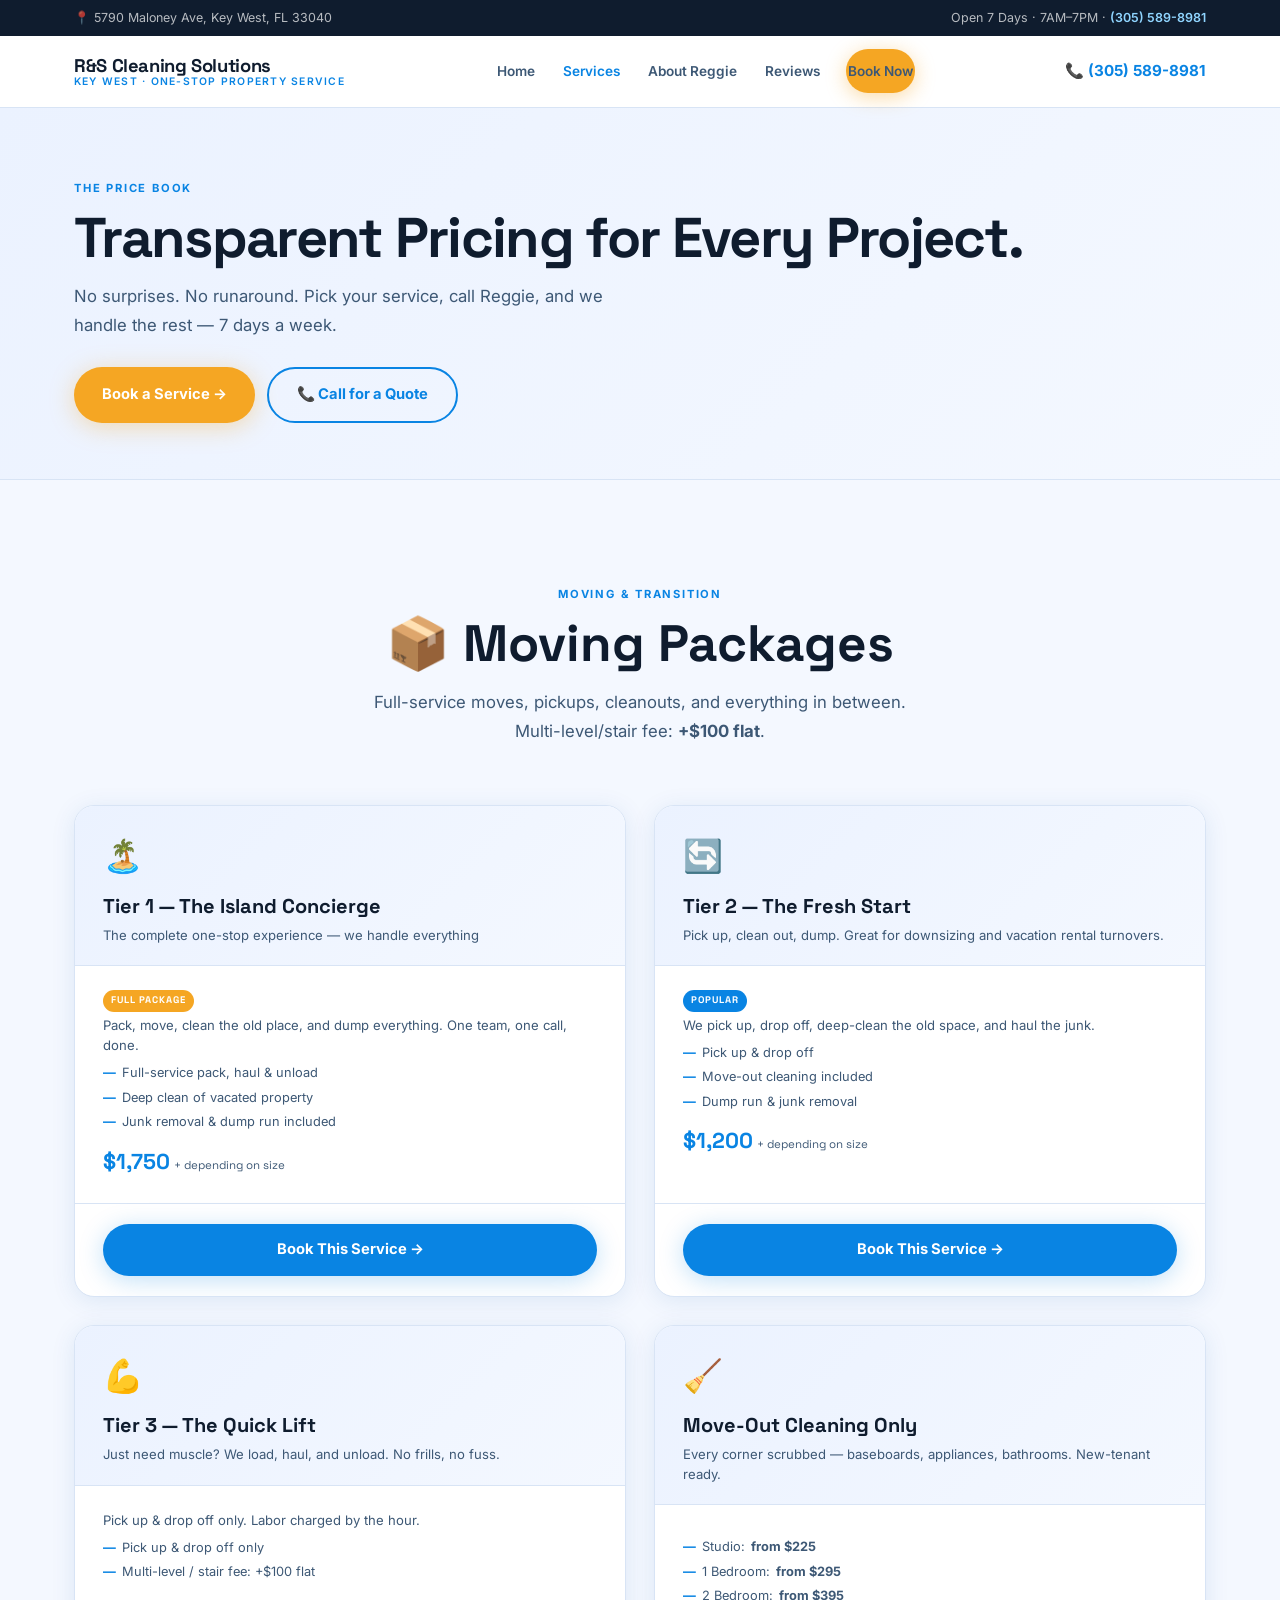
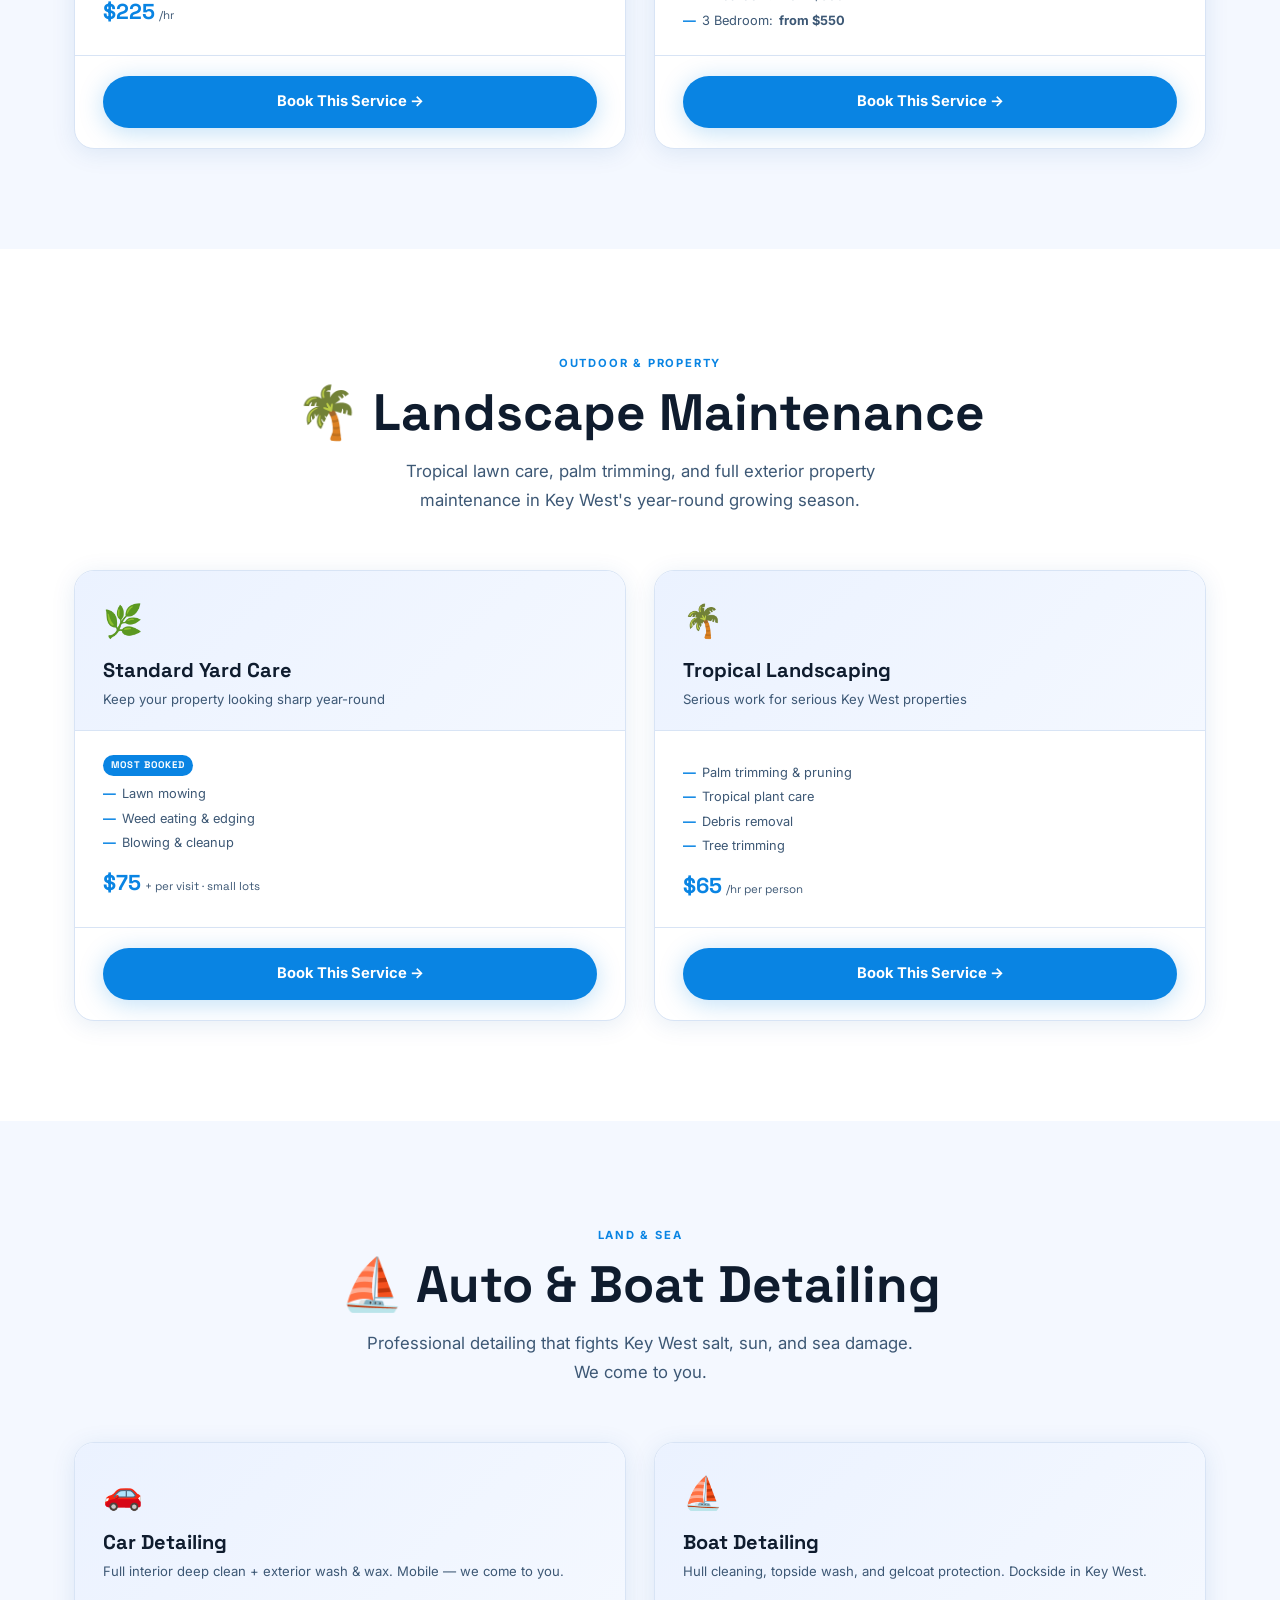
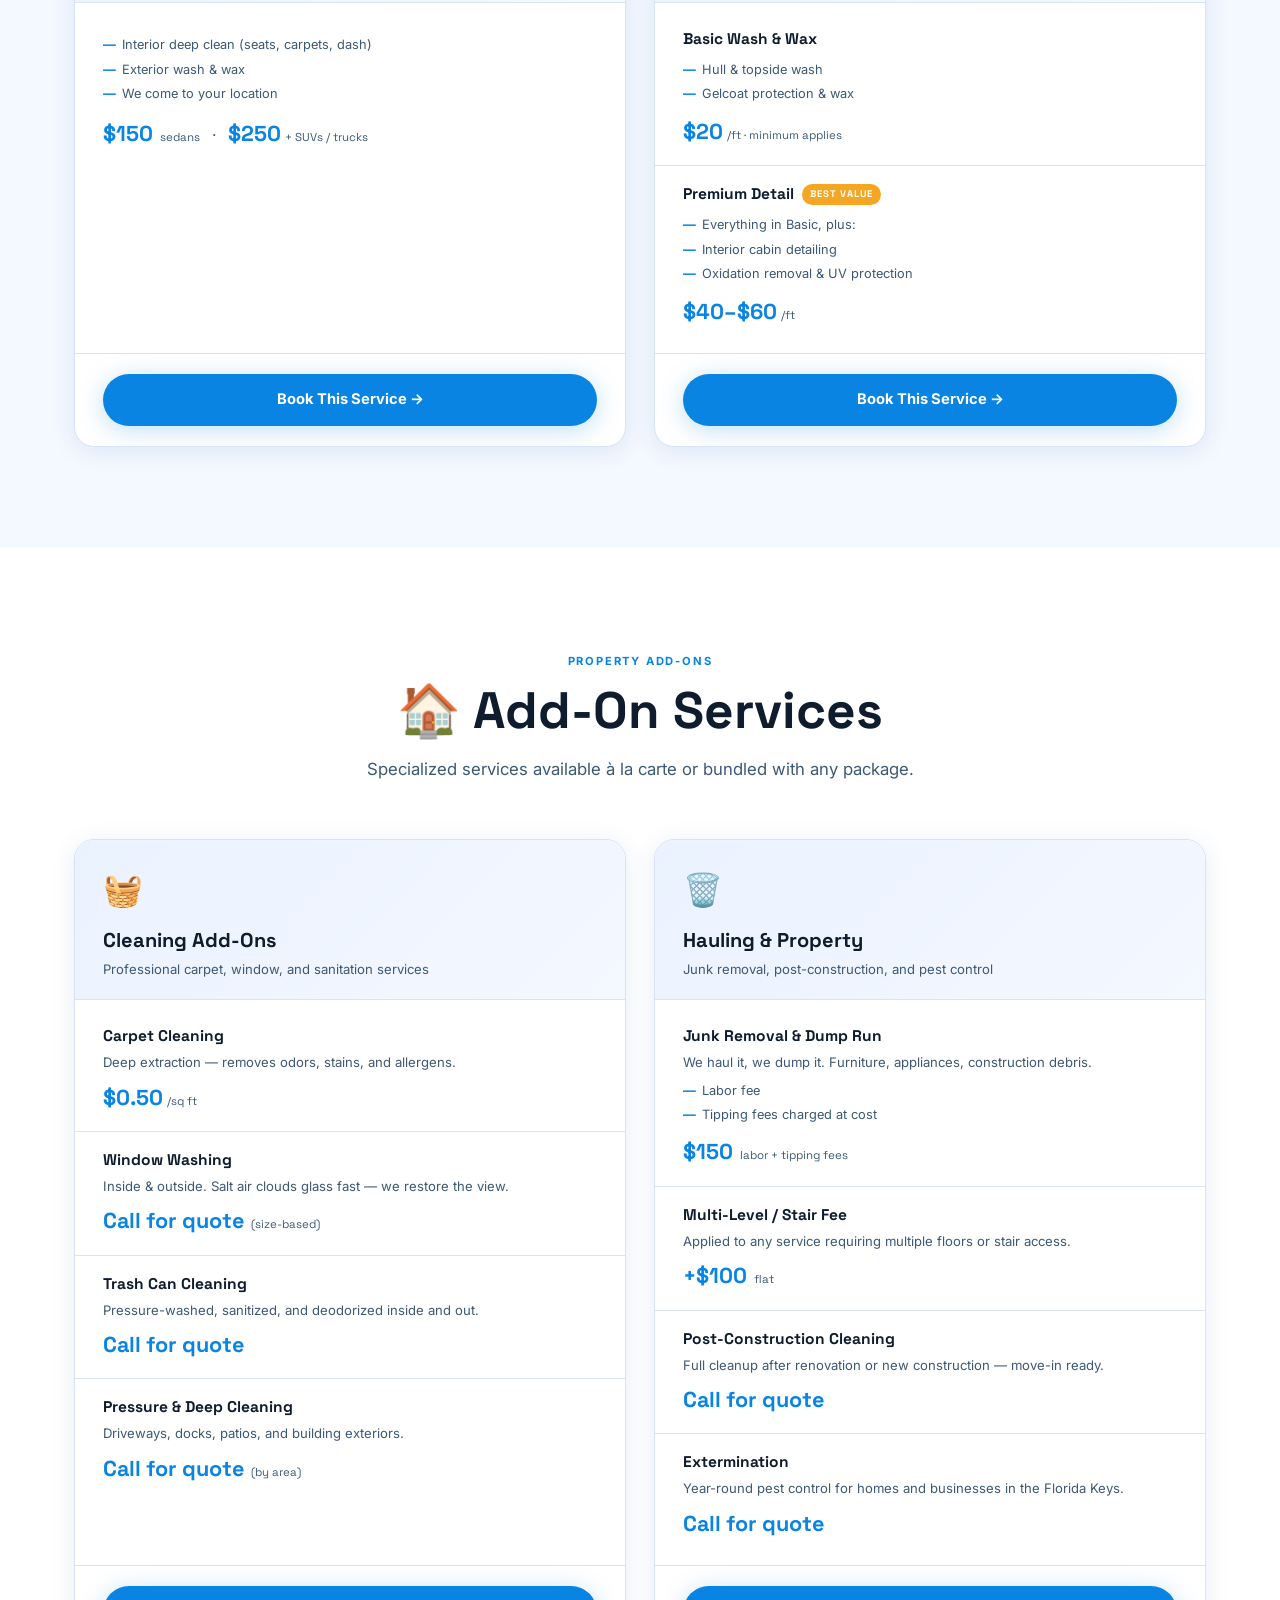
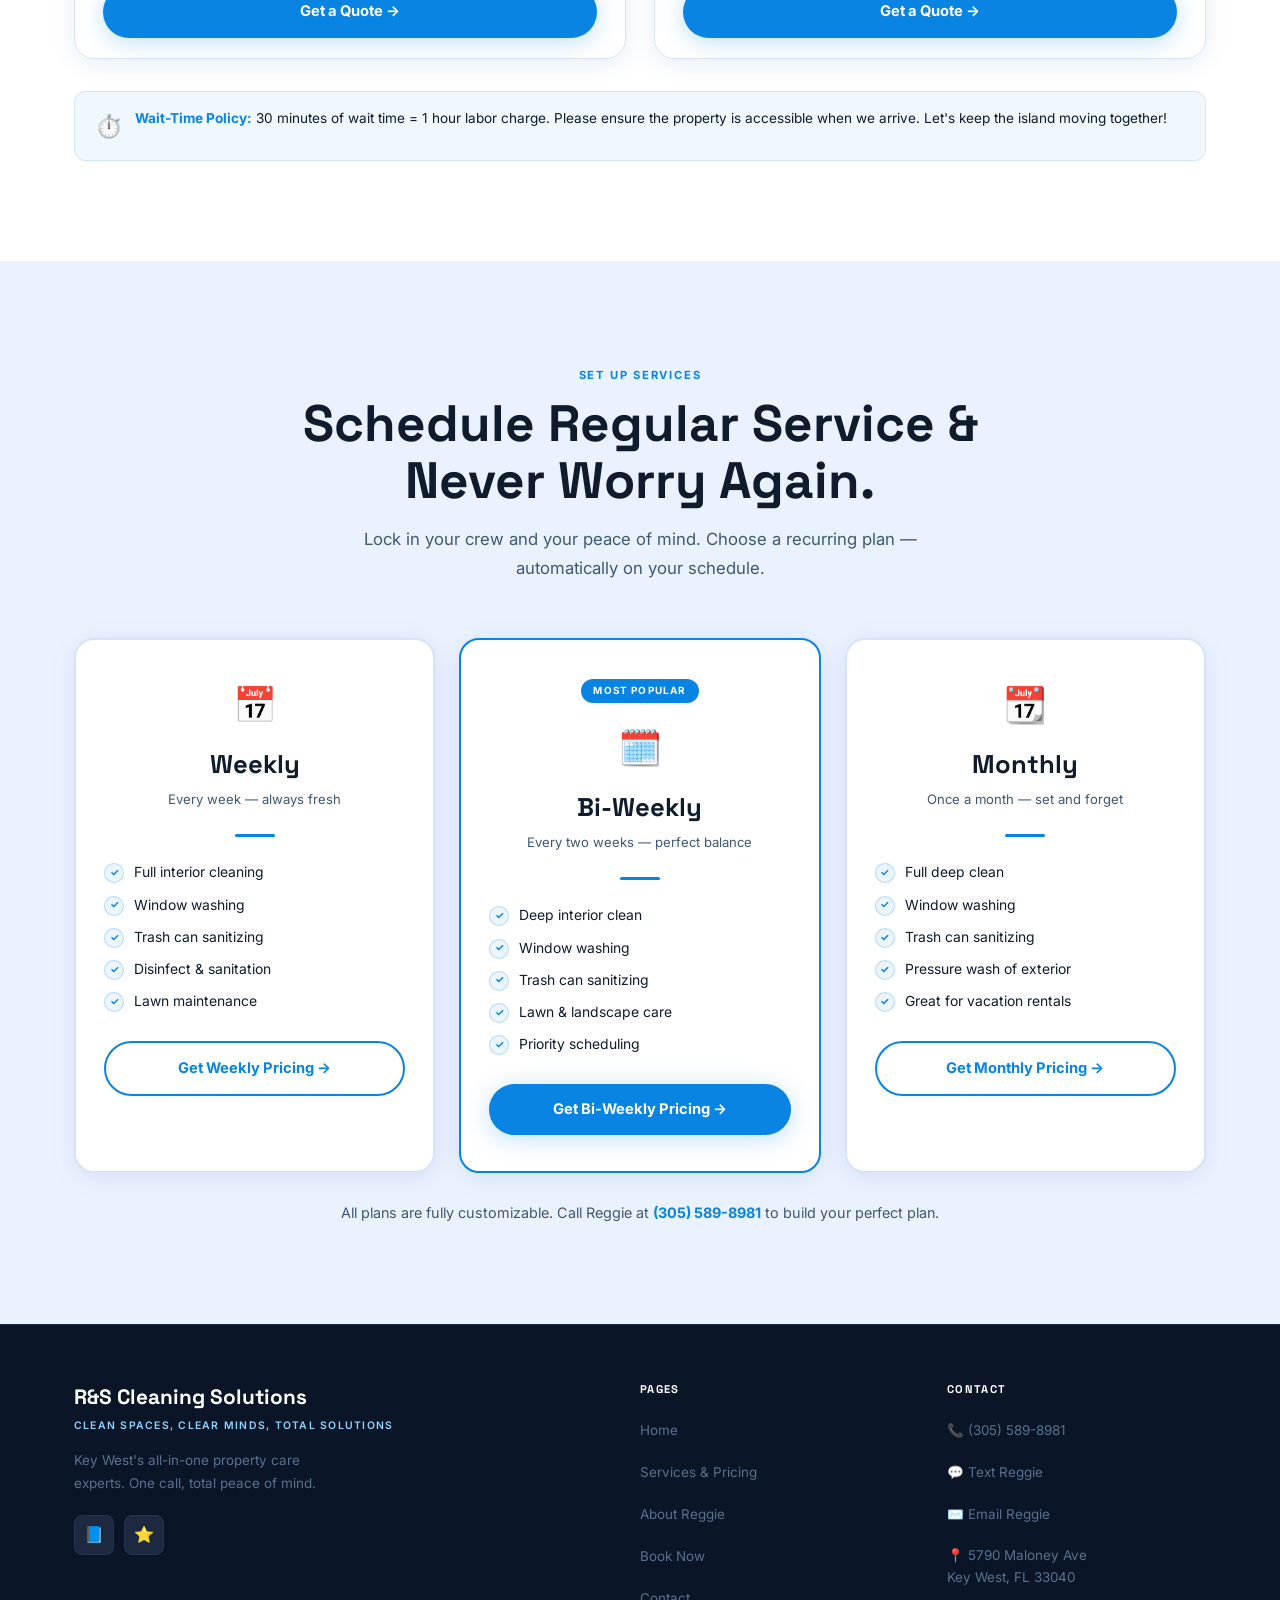
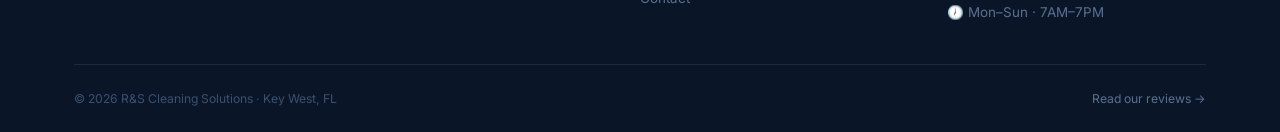
==== services.html @ d9295392 "Add full 5-page multi-page site with shared stylesheet - styles.css: shared stylesheet for all pages" ====
<!DOCTYPE html>
<html lang="en">
<head>
  <meta charset="UTF-8" />
  <meta name="viewport" content="width=device-width, initial-scale=1, maximum-scale=1" />
  <title>Services &amp; Pricing — R&S Cleaning Solutions Key West</title>
  <meta name="description" content="Transparent pricing for every project. Moving, cleaning, boat detailing, auto detailing, landscaping, and more. R&S Cleaning Solutions, Key West FL." />
  <link rel="preconnect" href="https://fonts.googleapis.com" />
  <link rel="preconnect" href="https://fonts.gstatic.com" crossorigin />
  <link href="https://fonts.googleapis.com/css2?family=Space+Grotesk:wght@400;500;600;700;800&family=Inter:wght@400;500;600&display=swap" rel="stylesheet" />
  <link rel="stylesheet" href="styles.css" />
</head>
<body>

<div class="topbar">
  <div class="container topbar__inner">
    <span>📍 5790 Maloney Ave, Key West, FL 33040</span>
    <span>Open 7 Days · 7AM–7PM · <a href="tel:+13055898981">(305) 589-8981</a></span>
  </div>
</div>

<nav class="nav" id="mainNav">
  <div class="container nav__inner">
    <a href="index.html" class="nav__logo">
      <span class="nav__logo-name">R&S Cleaning Solutions</span>
      <span class="nav__logo-tag">Key West · One-Stop Property Service</span>
    </a>
    <ul class="nav__links" id="navLinks">
      <li><a href="index.html">Home</a></li>
      <li><a href="services.html" class="active">Services</a></li>
      <li><a href="about.html">About Reggie</a></li>
      <li><a href="index.html#reviews">Reviews</a></li>
      <li><a href="book.html" class="btn btn--book btn--sm">Book Now</a></li>
    </ul>
    <div class="nav__cta">
      <a href="tel:+13055898981" class="nav__phone">📞 (305) 589-8981</a>
    </div>
    <div class="nav__hamburger" id="hamburger" role="button" tabindex="0" aria-label="Open menu">
      <span></span><span></span><span></span>
    </div>
  </div>
</nav>

<!-- PAGE HERO -->
<div class="page-hero">
  <div class="container">
    <span class="label">The Price Book</span>
    <h1>Transparent Pricing for Every Project.</h1>
    <p class="page-hero__sub">No surprises. No runaround. Pick your service, call Reggie, and we handle the rest — 7 days a week.</p>
    <div class="page-hero__actions">
      <a href="book.html" class="btn btn--gold">Book a Service →</a>
      <a href="tel:+13055898981" class="btn btn--ghost">📞 Call for a Quote</a>
    </div>
  </div>
</div>

<!-- MOVING & TRANSITION -->
<section class="section pricing" id="moving" aria-labelledby="moving-title">
  <div class="container">
    <div class="pricing__header reveal">
      <span class="label">Moving &amp; Transition</span>
      <h2 class="section-title" id="moving-title">📦 Moving Packages</h2>
      <p class="section-sub">Full-service moves, pickups, cleanouts, and everything in between. Multi-level/stair fee: <strong>+$100 flat</strong>.</p>
    </div>
    <div class="pricing-grid">
      <div class="p-card reveal delay-1">
        <div class="p-card__head">
          <span class="p-card__head-icon">🏝️</span>
          <div class="p-card__title">Tier 1 — The Island Concierge</div>
          <div class="p-card__subtitle">The complete one-stop experience — we handle everything</div>
        </div>
        <div class="p-card__body">
          <div class="p-tier">
            <div class="p-tier__name"><span class="p-tier__badge p-tier__badge--gold">Full Package</span></div>
            <div class="p-tier__desc">Pack, move, clean the old place, and dump everything. One team, one call, done.</div>
            <div class="p-tier__items">
              <div class="p-tier__item">Full-service pack, haul &amp; unload</div>
              <div class="p-tier__item">Deep clean of vacated property</div>
              <div class="p-tier__item">Junk removal &amp; dump run included</div>
            </div>
            <div style="margin-top:12px"><span class="p-tier__price">$1,750<span class="p-tier__price-note">+ depending on size</span></span></div>
          </div>
        </div>
        <div class="p-card__cta"><a href="book.html?service=concierge" class="btn btn--accent btn--wide">Book This Service →</a></div>
      </div>
      <div class="p-card reveal delay-2">
        <div class="p-card__head">
          <span class="p-card__head-icon">🔄</span>
          <div class="p-card__title">Tier 2 — The Fresh Start</div>
          <div class="p-card__subtitle">Pick up, clean out, dump. Great for downsizing and vacation rental turnovers.</div>
        </div>
        <div class="p-card__body">
          <div class="p-tier">
            <div class="p-tier__name"><span class="p-tier__badge">Popular</span></div>
            <div class="p-tier__desc">We pick up, drop off, deep-clean the old space, and haul the junk.</div>
            <div class="p-tier__items">
              <div class="p-tier__item">Pick up &amp; drop off</div>
              <div class="p-tier__item">Move-out cleaning included</div>
              <div class="p-tier__item">Dump run &amp; junk removal</div>
            </div>
            <div style="margin-top:12px"><span class="p-tier__price">$1,200<span class="p-tier__price-note">+ depending on size</span></span></div>
          </div>
        </div>
        <div class="p-card__cta"><a href="book.html?service=fresh-start" class="btn btn--accent btn--wide">Book This Service →</a></div>
      </div>
      <div class="p-card reveal delay-1">
        <div class="p-card__head">
          <span class="p-card__head-icon">💪</span>
          <div class="p-card__title">Tier 3 — The Quick Lift</div>
          <div class="p-card__subtitle">Just need muscle? We load, haul, and unload. No frills, no fuss.</div>
        </div>
        <div class="p-card__body">
          <div class="p-tier">
            <div class="p-tier__desc">Pick up &amp; drop off only. Labor charged by the hour.</div>
            <div class="p-tier__items">
              <div class="p-tier__item">Pick up &amp; drop off only</div>
              <div class="p-tier__item">Multi-level / stair fee: +$100 flat</div>
            </div>
            <div style="margin-top:12px"><span class="p-tier__price">$225<span class="p-tier__price-note">/hr</span></span></div>
          </div>
        </div>
        <div class="p-card__cta"><a href="book.html?service=quick-lift" class="btn btn--accent btn--wide">Book This Service →</a></div>
      </div>
      <div class="p-card reveal delay-2" id="cleaning">
        <div class="p-card__head">
          <span class="p-card__head-icon">🧹</span>
          <div class="p-card__title">Move-Out Cleaning Only</div>
          <div class="p-card__subtitle">Every corner scrubbed — baseboards, appliances, bathrooms. New-tenant ready.</div>
        </div>
        <div class="p-card__body">
          <div class="p-tier">
            <div class="p-tier__items">
              <div class="p-tier__item">Studio: <strong>from $225</strong></div>
              <div class="p-tier__item">1 Bedroom: <strong>from $295</strong></div>
              <div class="p-tier__item">2 Bedroom: <strong>from $395</strong></div>
              <div class="p-tier__item">3 Bedroom: <strong>from $550</strong></div>
            </div>
          </div>
        </div>
        <div class="p-card__cta"><a href="book.html?service=move-out-clean" class="btn btn--accent btn--wide">Book This Service →</a></div>
      </div>
    </div>
  </div>
</section>

<!-- LANDSCAPE -->
<section class="section" id="landscaping" style="background:var(--bg)">
  <div class="container">
    <div style="text-align:center;margin-bottom:56px" class="reveal">
      <span class="label">Outdoor &amp; Property</span>
      <h2 class="section-title">🌴 Landscape Maintenance</h2>
      <p class="section-sub" style="margin:0 auto">Tropical lawn care, palm trimming, and full exterior property maintenance in Key West's year-round growing season.</p>
    </div>
    <div class="pricing-grid">
      <div class="p-card reveal delay-1">
        <div class="p-card__head">
          <span class="p-card__head-icon">🌿</span>
          <div class="p-card__title">Standard Yard Care</div>
          <div class="p-card__subtitle">Keep your property looking sharp year-round</div>
        </div>
        <div class="p-card__body">
          <div class="p-tier">
            <div class="p-tier__name"><span class="p-tier__badge">Most Booked</span></div>
            <div class="p-tier__items">
              <div class="p-tier__item">Lawn mowing</div>
              <div class="p-tier__item">Weed eating &amp; edging</div>
              <div class="p-tier__item">Blowing &amp; cleanup</div>
            </div>
            <div style="margin-top:12px"><span class="p-tier__price">$75<span class="p-tier__price-note">+ per visit · small lots</span></span></div>
          </div>
        </div>
        <div class="p-card__cta"><a href="book.html?service=yard-care" class="btn btn--accent btn--wide">Book This Service →</a></div>
      </div>
      <div class="p-card reveal delay-2">
        <div class="p-card__head">
          <span class="p-card__head-icon">🌴</span>
          <div class="p-card__title">Tropical Landscaping</div>
          <div class="p-card__subtitle">Serious work for serious Key West properties</div>
        </div>
        <div class="p-card__body">
          <div class="p-tier">
            <div class="p-tier__items">
              <div class="p-tier__item">Palm trimming &amp; pruning</div>
              <div class="p-tier__item">Tropical plant care</div>
              <div class="p-tier__item">Debris removal</div>
              <div class="p-tier__item">Tree trimming</div>
            </div>
            <div style="margin-top:12px"><span class="p-tier__price">$65<span class="p-tier__price-note">/hr per person</span></span></div>
          </div>
        </div>
        <div class="p-card__cta"><a href="book.html?service=tropical-landscape" class="btn btn--accent btn--wide">Book This Service →</a></div>
      </div>
    </div>
  </div>
</section>

<!-- DETAILING -->
<section class="section" id="detailing" style="background:var(--surface)">
  <div class="container">
    <div style="text-align:center;margin-bottom:56px" class="reveal">
      <span class="label">Land &amp; Sea</span>
      <h2 class="section-title">⛵ Auto &amp; Boat Detailing</h2>
      <p class="section-sub" style="margin:0 auto">Professional detailing that fights Key West salt, sun, and sea damage. We come to you.</p>
    </div>
    <div class="pricing-grid">
      <div class="p-card reveal delay-1">
        <div class="p-card__head">
          <span class="p-card__head-icon">🚗</span>
          <div class="p-card__title">Car Detailing</div>
          <div class="p-card__subtitle">Full interior deep clean + exterior wash &amp; wax. Mobile — we come to you.</div>
        </div>
        <div class="p-card__body">
          <div class="p-tier">
            <div class="p-tier__items">
              <div class="p-tier__item">Interior deep clean (seats, carpets, dash)</div>
              <div class="p-tier__item">Exterior wash &amp; wax</div>
              <div class="p-tier__item">We come to your location</div>
            </div>
            <div style="margin-top:12px">
              <span class="p-tier__price">$150<span class="p-tier__price-note"> sedans</span></span>
              <span style="color:var(--muted);margin:0 8px">·</span>
              <span class="p-tier__price">$250<span class="p-tier__price-note">+ SUVs / trucks</span></span>
            </div>
          </div>
        </div>
        <div class="p-card__cta"><a href="book.html?service=car-detail" class="btn btn--accent btn--wide">Book This Service →</a></div>
      </div>
      <div class="p-card reveal delay-2">
        <div class="p-card__head">
          <span class="p-card__head-icon">⛵</span>
          <div class="p-card__title">Boat Detailing</div>
          <div class="p-card__subtitle">Hull cleaning, topside wash, and gelcoat protection. Dockside in Key West.</div>
        </div>
        <div class="p-card__body">
          <div class="p-tier">
            <div class="p-tier__name">Basic Wash &amp; Wax</div>
            <div class="p-tier__items">
              <div class="p-tier__item">Hull &amp; topside wash</div>
              <div class="p-tier__item">Gelcoat protection &amp; wax</div>
            </div>
            <div style="margin-top:10px"><span class="p-tier__price">$20<span class="p-tier__price-note">/ft · minimum applies</span></span></div>
          </div>
          <div class="p-tier">
            <div class="p-tier__name">Premium Detail <span class="p-tier__badge p-tier__badge--gold">Best Value</span></div>
            <div class="p-tier__items">
              <div class="p-tier__item">Everything in Basic, plus:</div>
              <div class="p-tier__item">Interior cabin detailing</div>
              <div class="p-tier__item">Oxidation removal &amp; UV protection</div>
            </div>
            <div style="margin-top:10px"><span class="p-tier__price">$40–$60<span class="p-tier__price-note">/ft</span></span></div>
          </div>
        </div>
        <div class="p-card__cta"><a href="book.html?service=boat-detail" class="btn btn--accent btn--wide">Book This Service →</a></div>
      </div>
    </div>
  </div>
</section>

<!-- ADD-ONS -->
<section class="section" id="hauling" style="background:var(--bg)">
  <div class="container">
    <div style="text-align:center;margin-bottom:56px" class="reveal">
      <span class="label">Property Add-Ons</span>
      <h2 class="section-title">🏠 Add-On Services</h2>
      <p class="section-sub" style="margin:0 auto">Specialized services available à la carte or bundled with any package.</p>
    </div>
    <div class="pricing-grid">
      <div class="p-card reveal delay-1">
        <div class="p-card__head">
          <span class="p-card__head-icon">🧺</span>
          <div class="p-card__title">Cleaning Add-Ons</div>
          <div class="p-card__subtitle">Professional carpet, window, and sanitation services</div>
        </div>
        <div class="p-card__body">
          <div class="p-tier">
            <div class="p-tier__name">Carpet Cleaning</div>
            <div class="p-tier__desc">Deep extraction — removes odors, stains, and allergens.</div>
            <div style="margin-top:8px"><span class="p-tier__price">$0.50<span class="p-tier__price-note">/sq ft</span></span></div>
          </div>
          <div class="p-tier">
            <div class="p-tier__name">Window Washing</div>
            <div class="p-tier__desc">Inside &amp; outside. Salt air clouds glass fast — we restore the view.</div>
            <div style="margin-top:8px"><span class="p-tier__price">Call for quote<span class="p-tier__price-note"> (size-based)</span></span></div>
          </div>
          <div class="p-tier">
            <div class="p-tier__name">Trash Can Cleaning</div>
            <div class="p-tier__desc">Pressure-washed, sanitized, and deodorized inside and out.</div>
            <div style="margin-top:8px"><span class="p-tier__price">Call for quote</span></div>
          </div>
          <div class="p-tier">
            <div class="p-tier__name">Pressure &amp; Deep Cleaning</div>
            <div class="p-tier__desc">Driveways, docks, patios, and building exteriors.</div>
            <div style="margin-top:8px"><span class="p-tier__price">Call for quote<span class="p-tier__price-note"> (by area)</span></span></div>
          </div>
        </div>
        <div class="p-card__cta"><a href="book.html" class="btn btn--accent btn--wide">Get a Quote →</a></div>
      </div>
      <div class="p-card reveal delay-2">
        <div class="p-card__head">
          <span class="p-card__head-icon">🗑️</span>
          <div class="p-card__title">Hauling &amp; Property</div>
          <div class="p-card__subtitle">Junk removal, post-construction, and pest control</div>
        </div>
        <div class="p-card__body">
          <div class="p-tier">
            <div class="p-tier__name">Junk Removal &amp; Dump Run</div>
            <div class="p-tier__desc">We haul it, we dump it. Furniture, appliances, construction debris.</div>
            <div class="p-tier__items">
              <div class="p-tier__item">Labor fee</div>
              <div class="p-tier__item">Tipping fees charged at cost</div>
            </div>
            <div style="margin-top:10px"><span class="p-tier__price">$150<span class="p-tier__price-note"> labor + tipping fees</span></span></div>
          </div>
          <div class="p-tier">
            <div class="p-tier__name">Multi-Level / Stair Fee</div>
            <div class="p-tier__desc">Applied to any service requiring multiple floors or stair access.</div>
            <div style="margin-top:8px"><span class="p-tier__price">+$100<span class="p-tier__price-note"> flat</span></span></div>
          </div>
          <div class="p-tier">
            <div class="p-tier__name">Post-Construction Cleaning</div>
            <div class="p-tier__desc">Full cleanup after renovation or new construction — move-in ready.</div>
            <div style="margin-top:8px"><span class="p-tier__price">Call for quote</span></div>
          </div>
          <div class="p-tier">
            <div class="p-tier__name">Extermination</div>
            <div class="p-tier__desc">Year-round pest control for homes and businesses in the Florida Keys.</div>
            <div style="margin-top:8px"><span class="p-tier__price">Call for quote</span></div>
          </div>
        </div>
        <div class="p-card__cta"><a href="book.html" class="btn btn--accent btn--wide">Get a Quote →</a></div>
      </div>
    </div>
    <div class="wait-policy reveal">
      <span class="wait-policy__icon">⏱️</span>
      <div><strong>Wait-Time Policy:</strong> 30 minutes of wait time = 1 hour labor charge. Please ensure the property is accessible when we arrive. Let's keep the island moving together!</div>
    </div>
  </div>
</section>

<!-- RECURRING PLANS -->
<section class="section plans" id="plans" aria-labelledby="plans-title">
  <div class="container">
    <div class="plans__header reveal">
      <span class="label">Set Up Services</span>
      <h2 class="section-title" id="plans-title">Schedule Regular Service &amp;<br />Never Worry Again.</h2>
      <p class="section-sub">Lock in your crew and your peace of mind. Choose a recurring plan — automatically on your schedule.</p>
    </div>
    <div class="plans__grid">
      <div class="plan-card reveal delay-1">
        <span class="plan-card__icon">📅</span>
        <div class="plan-card__freq">Weekly</div>
        <div class="plan-card__rhythm">Every week — always fresh</div>
        <div class="plan-card__divider"></div>
        <ul class="plan-card__features">
          <li class="plan-card__feature"><span class="plan-card__check">✓</span> Full interior cleaning</li>
          <li class="plan-card__feature"><span class="plan-card__check">✓</span> Window washing</li>
          <li class="plan-card__feature"><span class="plan-card__check">✓</span> Trash can sanitizing</li>
          <li class="plan-card__feature"><span class="plan-card__check">✓</span> Disinfect &amp; sanitation</li>
          <li class="plan-card__feature"><span class="plan-card__check">✓</span> Lawn maintenance</li>
        </ul>
        <a href="book.html?service=weekly-plan" class="btn btn--ghost plan-card__cta btn--wide">Get Weekly Pricing →</a>
      </div>
      <div class="plan-card plan-card--pop reveal delay-2">
        <div class="plan-card__badge">Most Popular</div>
        <span class="plan-card__icon">🗓️</span>
        <div class="plan-card__freq">Bi-Weekly</div>
        <div class="plan-card__rhythm">Every two weeks — perfect balance</div>
        <div class="plan-card__divider"></div>
        <ul class="plan-card__features">
          <li class="plan-card__feature"><span class="plan-card__check">✓</span> Deep interior clean</li>
          <li class="plan-card__feature"><span class="plan-card__check">✓</span> Window washing</li>
          <li class="plan-card__feature"><span class="plan-card__check">✓</span> Trash can sanitizing</li>
          <li class="plan-card__feature"><span class="plan-card__check">✓</span> Lawn &amp; landscape care</li>
          <li class="plan-card__feature"><span class="plan-card__check">✓</span> Priority scheduling</li>
        </ul>
        <a href="book.html?service=biweekly-plan" class="btn btn--accent plan-card__cta btn--wide">Get Bi-Weekly Pricing →</a>
      </div>
      <div class="plan-card reveal delay-3">
        <span class="plan-card__icon">📆</span>
        <div class="plan-card__freq">Monthly</div>
        <div class="plan-card__rhythm">Once a month — set and forget</div>
        <div class="plan-card__divider"></div>
        <ul class="plan-card__features">
          <li class="plan-card__feature"><span class="plan-card__check">✓</span> Full deep clean</li>
          <li class="plan-card__feature"><span class="plan-card__check">✓</span> Window washing</li>
          <li class="plan-card__feature"><span class="plan-card__check">✓</span> Trash can sanitizing</li>
          <li class="plan-card__feature"><span class="plan-card__check">✓</span> Pressure wash of exterior</li>
          <li class="plan-card__feature"><span class="plan-card__check">✓</span> Great for vacation rentals</li>
        </ul>
        <a href="book.html?service=monthly-plan" class="btn btn--ghost plan-card__cta btn--wide">Get Monthly Pricing →</a>
      </div>
    </div>
    <p style="text-align:center;margin-top:28px;color:var(--muted);font-size:.9rem">
      All plans are fully customizable. Call Reggie at <a href="tel:+13055898981" style="color:var(--accent);font-weight:700">(305) 589-8981</a> to build your perfect plan.
    </p>
  </div>
</section>

<!-- FOOTER -->
<footer class="footer">
  <div class="container">
    <div class="footer__grid">
      <div>
        <div class="footer__brand-name">R&S Cleaning Solutions</div>
        <div class="footer__brand-tag">Clean Spaces, Clear Minds, Total Solutions</div>
        <p class="footer__brand-desc">Key West's all-in-one property care experts. One call, total peace of mind.</p>
        <div class="footer__social">
          <a href="https://www.facebook.com/people/RS-cleaning-solutions/61572255374780/" target="_blank" rel="noopener" class="footer__social-link" aria-label="Facebook">📘</a>
          <a href="https://www.yelp.com/biz/r-and-s-cleaning-solutions-key-west" target="_blank" rel="noopener" class="footer__social-link" aria-label="Yelp">⭐</a>
        </div>
      </div>
      <div>
        <div class="footer__col-title">Pages</div>
        <ul class="footer__links">
          <li><a href="index.html">Home</a></li>
          <li><a href="services.html">Services &amp; Pricing</a></li>
          <li><a href="about.html">About Reggie</a></li>
          <li><a href="book.html">Book Now</a></li>
          <li><a href="contact.html">Contact</a></li>
        </ul>
      </div>
      <div>
        <div class="footer__col-title">Contact</div>
        <ul class="footer__links">
          <li><a href="tel:+13055898981">📞 (305) 589-8981</a></li>
          <li><a href="sms:+13055898981">💬 Text Reggie</a></li>
          <li><a href="mailto:info@rscleaningsolution.com">✉️ Email Reggie</a></li>
          <li style="color:#5A7090;font-size:.84rem;padding:4px 0;line-height:1.6">📍 5790 Maloney Ave<br />Key West, FL 33040</li>
          <li style="color:#5A7090;font-size:.84rem">🕖 Mon–Sun · 7AM–7PM</li>
        </ul>
      </div>
    </div>
    <div class="footer__bottom">
      <span>© 2026 R&S Cleaning Solutions · Key West, FL</span>
      <a href="index.html#reviews" style="color:#5A7090">Read our reviews →</a>
    </div>
  </div>
</footer>

<div class="sticky-mobile-cta">
  <a href="tel:+13055898981" class="btn btn--call">📞 Call Reggie</a>
  <a href="sms:+13055898981" class="btn btn--sms">💬 Text Us</a>
  <a href="book.html" class="btn btn--book">Book Now</a>
</div>

<script>
const nav = document.getElementById('mainNav');
const hamburger = document.getElementById('hamburger');
const navLinks = document.getElementById('navLinks');
window.addEventListener('scroll', () => nav.classList.toggle('scrolled', window.scrollY > 40), { passive:true });
hamburger.addEventListener('click', () => navLinks.classList.toggle('open'));
hamburger.addEventListener('keydown', e => { if(e.key==='Enter') navLinks.classList.toggle('open'); });
navLinks.querySelectorAll('a').forEach(l => l.addEventListener('click', () => navLinks.classList.remove('open')));
const revealObs = new IntersectionObserver(entries => {
  entries.forEach(e => { if(e.isIntersecting){ e.target.classList.add('visible'); revealObs.unobserve(e.target); } });
}, { threshold:0.08 });
document.querySelectorAll('.reveal').forEach(el => revealObs.observe(el));
</script>
</body>
</html>
---- styles.css ----
/* ================================================================
   R&S Cleaning Solutions — Shared Stylesheet
   White theme · #0984e3 blue accent · Mobile-first · 44px touch targets
================================================================ */

/* ---- Tokens ---- */
:root {
  --bg:        #FFFFFF;
  --surface:   #F4F8FF;
  --surface2:  #EBF2FF;
  --border:    #D8E4F5;
  --accent:    #0984e3;
  --accent-dim:rgba(9,132,227,0.08);
  --teal:      #00cec9;
  --teal-dim:  rgba(0,206,201,0.08);
  --gold:      #F5A623;
  --white:     #FFFFFF;
  --text:      #0F1C2E;
  --muted:     #3D5875;
  --success:   #00A86B;
  --danger:    #E03535;
  --radius:    14px;
  --font-h:    'Space Grotesk', sans-serif;
  --font-b:    'Inter', sans-serif;
  --nav-h:     72px;
  --shadow:    0 4px 24px rgba(0,80,160,0.10);
  --shadow-lg: 0 16px 56px rgba(0,80,160,0.14);
}

/* ---- Reset ---- */
*,*::before,*::after{box-sizing:border-box;margin:0;padding:0}
html{scroll-behavior:smooth;font-size:16px}
body{font-family:var(--font-b);background:var(--bg);color:var(--text);line-height:1.6;overflow-x:hidden}
img{display:block;max-width:100%;height:auto}
a{color:inherit;text-decoration:none}
ul{list-style:none}

/* ---- Utility ---- */
.container{width:100%;max-width:1180px;margin:0 auto;padding:0 24px}
.section{padding:100px 0}
.label{display:inline-block;font-size:.7rem;font-weight:700;letter-spacing:.16em;text-transform:uppercase;color:var(--accent);margin-bottom:12px}
h2.section-title{font-family:var(--font-h);font-size:clamp(2rem,4.5vw,3.2rem);font-weight:800;line-height:1.1;color:var(--text);margin-bottom:16px}
.section-sub{font-size:1.05rem;color:var(--muted);max-width:560px;line-height:1.7}
.stars{color:#F5A623;letter-spacing:2px}

/* ---- Reveal ---- */
.reveal{opacity:0;transform:translateY(36px);transition:opacity .75s cubic-bezier(.22,1,.36,1),transform .75s cubic-bezier(.22,1,.36,1)}
.reveal.delay-1{transition-delay:.1s}.reveal.delay-2{transition-delay:.2s}
.reveal.delay-3{transition-delay:.3s}.reveal.delay-4{transition-delay:.4s}
.reveal.visible{opacity:1;transform:none}

/* ---- Buttons (44px min touch target) ---- */
.btn{display:inline-flex;align-items:center;justify-content:center;gap:8px;padding:14px 28px;border-radius:50px;font-weight:700;font-size:.92rem;cursor:pointer;transition:transform .2s,box-shadow .2s,background .2s;border:none;font-family:var(--font-b);min-height:44px;white-space:nowrap}
.btn:hover{transform:translateY(-2px)}
.btn--gold{background:var(--gold);color:#fff;box-shadow:0 4px 24px rgba(245,166,35,.35)}
.btn--gold:hover{background:#f9b83a;box-shadow:0 8px 36px rgba(245,166,35,.5)}
.btn--ghost{background:transparent;color:var(--accent);border:2px solid var(--accent)}
.btn--ghost:hover{background:var(--accent);color:white}
.btn--accent{background:var(--accent);color:white;box-shadow:0 4px 24px rgba(9,132,227,.25)}
.btn--accent:hover{background:#0773c5;box-shadow:0 8px 36px rgba(9,132,227,.35)}
.btn--sm{padding:10px 20px;font-size:.82rem;min-height:40px}
.btn--book{background:var(--gold);color:#fff;box-shadow:0 4px 20px rgba(245,166,35,.4);font-weight:800}
.btn--book:hover{background:#f9b83a;box-shadow:0 6px 28px rgba(245,166,35,.55)}
.btn--sms{background:#25D366;color:white;border:none}
.btn--sms:hover{background:#1dab4f}
.btn--call{background:var(--accent);color:white}
.btn--call:hover{background:#0773c5}
.btn--google{background:white;color:#4285F4;border:2px solid #4285F4;font-weight:700}
.btn--google:hover{background:#4285F4;color:white}
.btn--yelp{background:#d32323;color:white}
.btn--yelp:hover{background:#b51d1d}
.btn--wide{width:100%;justify-content:center}

/* ================================================================
   TOPBAR
================================================================ */
.topbar{background:var(--text);color:rgba(255,255,255,.7);font-size:.78rem;padding:8px 0}
.topbar__inner{display:flex;justify-content:space-between;align-items:center;flex-wrap:wrap;gap:6px}
.topbar a{color:#90D5FF;font-weight:600}
.topbar a:hover{color:white}

/* ================================================================
   NAV
================================================================ */
.nav{position:sticky;top:0;z-index:200;height:var(--nav-h);display:flex;align-items:center;background:rgba(255,255,255,.92);backdrop-filter:blur(16px);border-bottom:1px solid var(--border);transition:box-shadow .3s}
.nav.scrolled{box-shadow:0 4px 20px rgba(0,80,160,.1)}
.nav__inner{display:flex;align-items:center;justify-content:space-between;gap:20px;width:100%}
.nav__logo{display:flex;flex-direction:column;line-height:1.1}
.nav__logo-name{font-family:var(--font-h);font-size:1.15rem;font-weight:800;color:var(--text);letter-spacing:-.02em}
.nav__logo-tag{font-size:.65rem;letter-spacing:.12em;text-transform:uppercase;color:var(--accent);font-weight:600}
.nav__links{display:flex;align-items:center;gap:24px}
.nav__links a{font-size:.85rem;font-weight:600;color:var(--muted);transition:color .2s;min-height:44px;display:flex;align-items:center;padding:0 2px}
.nav__links a:hover,.nav__links a.active{color:var(--accent)}
.nav__cta{display:flex;align-items:center;gap:12px}
.nav__phone{font-weight:700;color:var(--accent);font-size:.95rem;white-space:nowrap}
.nav__hamburger{display:none;flex-direction:column;gap:5px;cursor:pointer;padding:8px;min-height:44px;justify-content:center}
.nav__hamburger span{display:block;width:22px;height:2px;background:var(--text);border-radius:2px;transition:.3s}
@media(max-width:640px){
  .nav__links{display:none}
  .nav__hamburger{display:flex}
  .nav__phone{display:none}
  .nav__links.open{display:flex;flex-direction:column;position:fixed;top:0;left:0;right:0;bottom:0;background:rgba(255,255,255,.97);align-items:center;justify-content:center;gap:32px;z-index:999;backdrop-filter:blur(20px)}
  .nav__links.open a{color:var(--text);font-size:1.3rem}
}

/* ================================================================
   MOBILE STICKY CTA (phones only)
================================================================ */
.sticky-mobile-cta{display:none;position:fixed;bottom:0;left:0;right:0;z-index:300;background:white;border-top:1px solid var(--border);padding:10px 12px;gap:8px;box-shadow:0 -4px 20px rgba(0,0,0,.08)}
.sticky-mobile-cta .btn{flex:1;font-size:.78rem;padding:10px 6px;min-height:44px}
@media(max-width:640px){
  .sticky-mobile-cta{display:flex}
  body{padding-bottom:74px}
}

/* ================================================================
   PAGE HERO (non-home pages)
================================================================ */
.page-hero{background:linear-gradient(135deg,var(--surface2) 0%,var(--surface) 100%);padding:72px 0 56px;border-bottom:1px solid var(--border)}
.page-hero .label{margin-bottom:10px;display:block}
.page-hero h1{font-family:var(--font-h);font-size:clamp(2.2rem,5vw,3.5rem);font-weight:800;line-height:1.08;color:var(--text);letter-spacing:-.03em;margin-bottom:14px}
.page-hero__sub{font-size:1.05rem;color:var(--muted);max-width:560px;line-height:1.7}
.page-hero__actions{display:flex;gap:12px;flex-wrap:wrap;margin-top:28px}

/* ================================================================
   HERO (home only)
================================================================ */
.hero{position:relative;min-height:100vh;display:flex;align-items:center;overflow:hidden;background:linear-gradient(135deg,#EBF5FF 0%,#F8FBFF 60%,#EBF5FF 100%)}
.hero__bg{position:absolute;inset:0;background:radial-gradient(ellipse 60% 60% at 80% 50%,rgba(9,132,227,.10) 0%,transparent 70%),radial-gradient(ellipse 40% 40% at 10% 80%,rgba(9,132,227,.07) 0%,transparent 60%)}
.hero__photo{position:absolute;right:0;top:0;bottom:0;width:50%;object-fit:cover;object-position:center top;opacity:.9;mask-image:linear-gradient(to left,rgba(0,0,0,1) 45%,transparent 100%)}
.hero__overlay{position:absolute;inset:0;background:linear-gradient(to right,rgba(235,245,255,1) 35%,rgba(235,245,255,.5) 60%,transparent 80%)}
.hero__content{position:relative;z-index:2;max-width:620px;padding:120px 0 80px}
.hero__eyebrow{display:inline-flex;align-items:center;gap:10px;background:rgba(9,132,227,.08);border:1px solid rgba(9,132,227,.2);padding:7px 16px;border-radius:50px;font-size:.72rem;font-weight:700;letter-spacing:.12em;text-transform:uppercase;color:var(--accent);margin-bottom:28px}
.hero__dot{width:7px;height:7px;background:var(--accent);border-radius:50%;animation:pulse 2s infinite}
@keyframes pulse{0%,100%{opacity:1;transform:scale(1)}50%{opacity:.4;transform:scale(1.4)}}
.hero__title{font-family:var(--font-h);font-size:clamp(2.6rem,6vw,4.8rem);font-weight:800;line-height:1.0;color:var(--text);letter-spacing:-.03em;margin-bottom:6px}
.hero__title-accent{color:var(--accent)}
.hero__title-line2{color:var(--muted);font-size:clamp(1.6rem,4vw,3rem)}
.hero__sub{font-size:1.05rem;color:var(--muted);line-height:1.75;margin-bottom:40px;max-width:500px}
.hero__sub strong{color:var(--text)}
.hero__actions{display:flex;gap:14px;flex-wrap:wrap;margin-bottom:60px}
.hero__stats{display:flex;gap:36px;flex-wrap:wrap;padding-top:28px;border-top:1px solid var(--border)}
.hero__stat-num{font-family:var(--font-h);font-size:2rem;font-weight:800;color:var(--text)}
.hero__stat-num span{color:var(--accent)}
.hero__stat-label{font-size:.7rem;text-transform:uppercase;letter-spacing:.1em;color:var(--muted);margin-top:2px}
@media(max-width:640px){
  .hero__photo{width:100%;opacity:.15;mask-image:none}
  .hero__overlay{background:rgba(235,245,255,.85)}
  .hero__content{padding:100px 0 60px}
}

/* ================================================================
   MARQUEE
================================================================ */
.marquee{background:var(--accent);padding:14px 0;overflow:hidden;white-space:nowrap}
.marquee__track{display:inline-flex;animation:marquee 28s linear infinite}
.marquee__track:hover{animation-play-state:paused}
@keyframes marquee{from{transform:translateX(0)}to{transform:translateX(-50%)}}
.marquee__item{display:inline-flex;align-items:center;gap:12px;font-family:var(--font-h);font-weight:700;font-size:.82rem;letter-spacing:.1em;text-transform:uppercase;color:white;padding:0 28px}
.marquee__sep{opacity:.5;font-size:1rem}

/* ================================================================
   JOURNEY (home)
================================================================ */
.journey{background:var(--surface)}
.journey__header{text-align:center;margin-bottom:64px}
.journey__header .section-sub{margin:0 auto}
.journey__grid{display:grid;grid-template-columns:repeat(4,1fr);gap:0;position:relative}
.journey__grid::before{content:'';position:absolute;top:120px;left:12.5%;right:12.5%;height:2px;background:linear-gradient(to right,var(--accent),rgba(9,132,227,.15));z-index:0}
.journey__step{position:relative;z-index:1;text-align:center;padding:0 16px}
.journey__img-wrap{position:relative;width:100%;aspect-ratio:3/4;border-radius:16px;overflow:hidden;margin-bottom:28px;box-shadow:var(--shadow-lg)}
.journey__img-wrap img{width:100%;height:100%;object-fit:cover;transition:transform .5s}
.journey__step:hover .journey__img-wrap img{transform:scale(1.04)}
.journey__img-overlay{position:absolute;inset:0;background:linear-gradient(to top,rgba(10,25,50,.8) 30%,transparent 70%)}
.journey__num{position:absolute;top:16px;left:16px;font-family:var(--font-h);font-size:3.5rem;font-weight:800;color:rgba(255,255,255,.15);line-height:1;pointer-events:none}
.journey__icon{position:absolute;bottom:20px;left:50%;transform:translateX(-50%);font-size:2rem}
.journey__connector{position:absolute;top:118px;right:-20px;z-index:2;color:var(--accent);font-size:1.1rem;display:flex;align-items:center;justify-content:center;width:40px;height:40px;background:var(--surface);border:2px solid var(--accent);border-radius:50%}
.journey__step:last-child .journey__connector{display:none}
.journey__label a{font-family:var(--font-h);font-size:1.05rem;font-weight:700;color:var(--text);margin-bottom:8px;display:block;transition:color .2s}
.journey__label a:hover{color:var(--accent)}
.journey__desc{font-size:.85rem;color:var(--muted);line-height:1.6}
@media(max-width:1024px){
  .journey__grid{grid-template-columns:1fr 1fr;gap:24px}
  .journey__grid::before,.journey__connector{display:none}
}
@media(max-width:640px){.journey__grid{grid-template-columns:1fr}}

/* ================================================================
   BEFORE / AFTER
================================================================ */
.ba-section{background:var(--bg)}
.ba-section__header{text-align:center;margin-bottom:56px}
.ba-section__header .section-sub{margin:0 auto}
.ba-grid{display:grid;grid-template-columns:1fr 1fr;gap:32px;margin-bottom:24px}
.ba-card-label{font-family:var(--font-h);font-size:.95rem;font-weight:700;color:var(--text);margin-bottom:12px;display:flex;align-items:center;gap:10px}
.ba-tag{display:inline-block;font-size:.68rem;font-weight:700;letter-spacing:.1em;text-transform:uppercase;padding:4px 10px;border-radius:50px}
.ba-tag--landscape{background:rgba(0,168,107,.1);color:var(--success);border:1px solid rgba(0,168,107,.25)}
.ba-tag--pressure{background:var(--accent-dim);color:var(--accent);border:1px solid rgba(9,132,227,.2)}
.ba-slider{position:relative;width:100%;aspect-ratio:4/3;overflow:hidden;border-radius:16px;cursor:col-resize;user-select:none;box-shadow:var(--shadow-lg);border:1px solid var(--border)}
.ba-slider img.ba-base{display:block;width:100%;height:100%;object-fit:cover;pointer-events:none}
.ba-after{position:absolute;inset:0;overflow:hidden;clip-path:inset(0 50% 0 0)}
.ba-after img{width:100%;height:100%;object-fit:cover;pointer-events:none}
.ba-handle{position:absolute;top:0;bottom:0;left:50%;transform:translateX(-50%);width:3px;background:white;pointer-events:none;box-shadow:0 0 12px rgba(0,0,0,.3)}
.ba-handle__circle{position:absolute;top:50%;left:50%;transform:translate(-50%,-50%);width:48px;height:48px;background:white;border-radius:50%;display:flex;align-items:center;justify-content:center;box-shadow:0 4px 20px rgba(0,0,0,.3);font-size:.9rem;color:var(--accent);font-weight:900;letter-spacing:-1px}
.ba-label{position:absolute;top:16px;font-size:.7rem;font-weight:700;letter-spacing:.12em;text-transform:uppercase;padding:6px 12px;border-radius:50px;pointer-events:none}
.ba-label--before{left:16px;background:rgba(224,53,53,.9);color:white}
.ba-label--after{right:16px;background:rgba(0,168,107,.9);color:white}
.ba-hint{text-align:center;color:var(--muted);font-size:.82rem;margin-top:12px;display:flex;align-items:center;justify-content:center;gap:6px}
@media(max-width:1024px){.ba-grid{grid-template-columns:1fr}}
@media(max-width:640px){.ba-grid{grid-template-columns:1fr}}

/* ================================================================
   PRICING CARDS (services.html)
================================================================ */
.pricing{background:var(--surface)}
.pricing__header{text-align:center;margin-bottom:60px}
.pricing__header .section-sub{margin:0 auto}
.pricing-grid{display:grid;grid-template-columns:repeat(2,1fr);gap:28px}
.p-card{background:var(--white);border:1px solid var(--border);border-radius:20px;overflow:hidden;box-shadow:var(--shadow);display:flex;flex-direction:column}
.p-card__head{padding:24px 28px 20px;background:linear-gradient(135deg,var(--surface2) 0%,var(--surface) 100%);border-bottom:1px solid var(--border)}
.p-card__head-icon{font-size:2rem;margin-bottom:8px;display:block}
.p-card__title{font-family:var(--font-h);font-size:1.25rem;font-weight:800;color:var(--text);margin-bottom:4px}
.p-card__subtitle{font-size:.82rem;color:var(--muted);line-height:1.5}
.p-card__body{padding:8px 0;flex:1}
.p-tier{padding:16px 28px;border-bottom:1px solid var(--border)}
.p-tier:last-child{border-bottom:none}
.p-tier__name{font-family:var(--font-h);font-weight:700;font-size:.97rem;color:var(--text);margin-bottom:3px;display:flex;align-items:center;gap:8px;flex-wrap:wrap}
.p-tier__badge{font-size:.6rem;font-weight:700;letter-spacing:.1em;text-transform:uppercase;padding:3px 8px;border-radius:50px;background:var(--accent);color:white;white-space:nowrap;flex-shrink:0}
.p-tier__badge--gold{background:var(--gold)}
.p-tier__desc{font-size:.82rem;color:var(--muted);line-height:1.55;margin-bottom:8px}
.p-tier__price{font-family:var(--font-h);font-size:1.35rem;font-weight:800;color:var(--accent)}
.p-tier__price-note{font-size:.72rem;color:var(--muted);margin-left:4px;font-weight:400}
.p-tier__items{margin-top:8px;display:flex;flex-direction:column;gap:4px}
.p-tier__item{font-size:.8rem;color:var(--muted);display:flex;align-items:flex-start;gap:6px}
.p-tier__item::before{content:'—';color:var(--accent);font-weight:700;flex-shrink:0}
.p-card__cta{padding:20px 28px;border-top:1px solid var(--border)}
.wait-policy{background:rgba(9,132,227,.06);border:1px solid rgba(9,132,227,.15);border-radius:12px;padding:16px 20px;margin-top:32px;display:flex;align-items:flex-start;gap:12px;font-size:.85rem;color:var(--text);line-height:1.6}
.wait-policy__icon{font-size:1.4rem;flex-shrink:0}
.wait-policy strong{color:var(--accent)}
@media(max-width:900px){.pricing-grid{grid-template-columns:1fr}}

/* ================================================================
   RECURRING PLANS
================================================================ */
.plans{background:var(--surface2)}
.plans__header{text-align:center;margin-bottom:56px}
.plans__header .section-sub{margin:0 auto}
.plans__grid{display:grid;grid-template-columns:repeat(3,1fr);gap:24px}
.plan-card{background:var(--white);border:2px solid var(--border);border-radius:20px;padding:36px 28px;text-align:center;box-shadow:var(--shadow);transition:all .35s}
.plan-card:hover{transform:translateY(-6px);box-shadow:var(--shadow-lg)}
.plan-card--pop{border-color:var(--accent)}
.plan-card__badge{display:inline-block;background:var(--accent);color:white;font-size:.62rem;font-weight:700;letter-spacing:.12em;text-transform:uppercase;padding:4px 12px;border-radius:50px;margin-bottom:16px}
.plan-card__icon{font-size:2.2rem;margin-bottom:12px;display:block}
.plan-card__freq{font-family:var(--font-h);font-size:1.6rem;font-weight:800;color:var(--text);margin-bottom:4px}
.plan-card__rhythm{font-size:.82rem;color:var(--muted);margin-bottom:24px}
.plan-card__divider{width:40px;height:3px;background:var(--accent);border-radius:2px;margin:0 auto 24px}
.plan-card__features{text-align:left;display:flex;flex-direction:column;gap:10px;margin-bottom:28px}
.plan-card__feature{display:flex;align-items:flex-start;gap:10px;font-size:.87rem;color:var(--text)}
.plan-card__check{width:20px;height:20px;background:var(--accent-dim);border:1px solid rgba(9,132,227,.25);border-radius:50%;display:flex;align-items:center;justify-content:center;color:var(--accent);font-size:.65rem;flex-shrink:0;margin-top:2px;font-weight:700}
.plan-card__cta{display:block;text-align:center}
@media(max-width:768px){.plans__grid{grid-template-columns:1fr}}

/* ================================================================
   STATS STRIP
================================================================ */
.stats{background:var(--accent);padding:64px 0}
.stats__grid{display:grid;grid-template-columns:repeat(4,1fr);gap:24px;text-align:center}
.stat__num{font-family:var(--font-h);font-size:clamp(2.5rem,5vw,4rem);font-weight:800;color:white;line-height:1}
.stat__num-accent{color:rgba(255,255,255,.6)}
.stat__label{font-size:.75rem;text-transform:uppercase;letter-spacing:.12em;color:rgba(255,255,255,.7);margin-top:8px}
.stat__sub{font-size:.8rem;color:rgba(255,255,255,.45);margin-top:4px}
@media(max-width:640px){.stats__grid{grid-template-columns:repeat(2,1fr)}}

/* ================================================================
   ABOUT (about.html)
================================================================ */
.about{background:var(--bg)}
.about__grid{display:grid;grid-template-columns:1fr 1fr;gap:80px;align-items:center}
.about__photo-col{position:relative}
.about__photo-frame{position:relative;border-radius:20px;overflow:hidden;aspect-ratio:3/4;box-shadow:var(--shadow-lg)}
.about__photo-frame img{width:100%;height:100%;object-fit:cover;object-position:center top}
.about__photo-frame::after{content:'';position:absolute;inset:0;background:linear-gradient(to top,rgba(15,28,46,.3) 0%,transparent 50%)}
.about__badge-wrap{position:absolute;bottom:-24px;right:-24px;display:flex;flex-direction:column;gap:12px}
.about__badge{background:var(--gold);color:white;border-radius:14px;padding:16px 20px;text-align:center;font-family:var(--font-h);font-weight:800;box-shadow:0 12px 40px rgba(245,166,35,.3)}
.about__badge-num{font-size:2rem;line-height:1;display:block}
.about__badge-text{font-size:.65rem;text-transform:uppercase;letter-spacing:.1em;margin-top:3px;opacity:.85}
.about__accent-line{position:absolute;top:40px;left:-24px;width:6px;height:120px;background:linear-gradient(to bottom,var(--accent),transparent);border-radius:3px}
.about__text h2{margin-bottom:20px}
.about__text p{color:var(--muted);line-height:1.85;margin-bottom:16px;font-size:.97rem}
.about__text p strong{color:var(--text)}
.about__quote{border-left:3px solid var(--accent);padding:16px 20px;background:var(--accent-dim);border-radius:0 10px 10px 0;margin-bottom:32px;font-style:italic;color:var(--text);font-size:.95rem;line-height:1.7}
.about__checks{margin:20px 0 28px;display:flex;flex-direction:column;gap:12px}
.about__check{display:flex;align-items:flex-start;gap:12px;font-size:.92rem;color:var(--text)}
.about__check-icon{width:22px;height:22px;background:var(--accent-dim);border:1px solid rgba(9,132,227,.25);border-radius:50%;display:flex;align-items:center;justify-content:center;color:var(--accent);font-size:.7rem;flex-shrink:0;margin-top:2px}
@media(max-width:1024px){
  .about__grid{grid-template-columns:1fr;gap:48px}
  .about__photo-col{max-width:420px;margin:0 auto}
  .about__badge-wrap{right:0;bottom:-16px}
}

/* ---- Crew (about.html) ---- */
.crew{background:var(--surface)}
.crew__header{text-align:center;margin-bottom:48px}
.crew__grid{display:grid;grid-template-columns:repeat(auto-fill,minmax(260px,1fr));gap:24px}
.crew-card{background:var(--white);border:1px solid var(--border);border-radius:16px;overflow:hidden;box-shadow:var(--shadow);text-align:center;padding-bottom:24px;transition:transform .3s,box-shadow .3s}
.crew-card:hover{transform:translateY(-4px);box-shadow:var(--shadow-lg)}
.crew-card img{width:100%;aspect-ratio:4/3;object-fit:cover;object-position:center}
.crew-card__name{font-family:var(--font-h);font-weight:700;color:var(--text);margin-top:16px;font-size:1rem;padding:0 16px}
.crew-card__role{font-size:.82rem;color:var(--muted);margin-top:4px;padding:0 16px}

/* ---- Checklist (about.html) ---- */
.checklist{background:var(--bg)}
.checklist__header{margin-bottom:40px}
.checklist__grid{display:grid;grid-template-columns:1fr 1fr;gap:12px;max-width:700px}
.checklist__item{display:flex;align-items:flex-start;gap:12px;padding:14px 16px;background:var(--surface);border:1px solid var(--border);border-radius:10px;font-size:.9rem;color:var(--text);line-height:1.5}
.checklist__icon{width:24px;height:24px;background:var(--accent);border-radius:50%;display:flex;align-items:center;justify-content:center;color:white;font-size:.7rem;flex-shrink:0;margin-top:1px;font-weight:700}
@media(max-width:640px){.checklist__grid{grid-template-columns:1fr}}

/* ================================================================
   REVIEWS
================================================================ */
.reviews{background:var(--surface)}
.reviews__header{text-align:center;margin-bottom:40px}
.reviews__platforms{display:flex;align-items:center;justify-content:center;flex-wrap:wrap;gap:12px;margin-bottom:40px}
.platform-badge{display:inline-flex;align-items:center;gap:10px;background:var(--white);border:1px solid var(--border);border-radius:12px;padding:12px 18px;color:var(--text);box-shadow:var(--shadow);transition:all .2s}
.platform-badge:hover{border-color:rgba(9,132,227,.3);box-shadow:var(--shadow-lg);transform:translateY(-2px)}
.platform-badge__logo{font-weight:900;font-size:1.1rem}
.platform-badge__logo--yelp{color:#d32323}
.platform-badge__logo--google{color:#4285F4}
.platform-badge__logo--fb{color:#1877F2}
.platform-badge__score{font-size:1.3rem;font-weight:800;color:var(--text);font-family:var(--font-h)}
.platform-badge__count{font-size:.72rem;color:var(--muted)}
.platform-badge__action{font-size:.78rem;font-weight:600;color:var(--accent)}
.carousel{position:relative;overflow:hidden;border-radius:var(--radius)}
.carousel__track-wrap{overflow:hidden;border-radius:var(--radius);box-shadow:var(--shadow)}
.carousel__track{display:flex;transition:transform .45s cubic-bezier(.25,.46,.45,.94);will-change:transform}
.review-card{flex:0 0 100%;background:var(--white);padding:40px 36px;box-sizing:border-box;border-left:4px solid var(--accent)}
.review-card__stars{margin-bottom:14px;font-size:1.1rem}
.review-card__text{font-size:1rem;line-height:1.8;color:var(--text);font-style:italic;margin-bottom:24px}
.review-card__author{display:flex;align-items:center;gap:12px}
.review-card__avatar{width:44px;height:44px;border-radius:50%;background:linear-gradient(135deg,var(--accent),#00B4D8);display:flex;align-items:center;justify-content:center;color:white;font-weight:800;font-size:.95rem;flex-shrink:0}
.review-card__name{font-weight:700;font-size:.92rem;color:var(--text)}
.review-card__source{font-size:.75rem;color:var(--muted)}
.carousel__controls{display:flex;align-items:center;justify-content:center;gap:16px;margin-top:16px}
.carousel__btn{width:42px;height:42px;border-radius:50%;border:1.5px solid var(--border);background:var(--white);color:var(--muted);font-size:1rem;cursor:pointer;display:flex;align-items:center;justify-content:center;transition:all .2s;box-shadow:var(--shadow)}
.carousel__btn:hover{background:var(--accent);border-color:var(--accent);color:white}
.carousel__dots{display:flex;gap:8px;align-items:center}
.carousel__dot{width:8px;height:8px;border-radius:50%;background:var(--border);border:none;cursor:pointer;transition:background .25s,width .25s;padding:0}
.carousel__dot.active{background:var(--accent);width:24px;border-radius:4px}
.reviews__cta{background:var(--white);border:1px solid var(--border);border-radius:var(--radius);padding:22px 26px;display:flex;align-items:center;justify-content:space-between;flex-wrap:wrap;gap:14px;box-shadow:var(--shadow);margin-top:24px}
.reviews__cta-text{color:var(--text);font-size:.95rem;font-weight:600}
.reviews__cta-text span{color:var(--muted);display:block;font-size:.82rem;font-weight:400;margin-top:2px}
.reviews__cta-btns{display:flex;gap:10px;flex-wrap:wrap}
@media(max-width:640px){.reviews__cta{flex-direction:column}}

/* ================================================================
   BOOKING FORM (book.html)
================================================================ */
.book{background:var(--surface)}
.book__wrap{max-width:680px;margin:0 auto}
.book__form{background:var(--white);border:1px solid var(--border);border-radius:20px;padding:48px;box-shadow:var(--shadow-lg)}
.book__form h2{font-family:var(--font-h);font-size:1.6rem;font-weight:800;color:var(--text);margin-bottom:6px}
.book__form p{font-size:.88rem;color:var(--muted);margin-bottom:32px}
.form-group{margin-bottom:16px}
.form-group label{display:block;font-size:.75rem;font-weight:600;color:var(--muted);margin-bottom:6px;text-transform:uppercase;letter-spacing:.06em}
.form-group input,.form-group textarea,.form-group select{width:100%;background:var(--surface);border:1px solid var(--border);border-radius:8px;padding:12px 14px;color:var(--text);font-size:16px;font-family:var(--font-b);transition:border .2s;outline:none;min-height:44px}
.form-group input::placeholder,.form-group textarea::placeholder{color:var(--muted)}
.form-group input:focus,.form-group textarea:focus,.form-group select:focus{border-color:var(--accent);background:var(--white);box-shadow:0 0 0 3px var(--accent-dim)}
.form-group select option,.form-group select optgroup{background:white;color:var(--text)}
.form-group textarea{resize:vertical;min-height:100px}
.form-row{display:grid;grid-template-columns:1fr 1fr;gap:12px}
.form-warn{background:#fff5f5;border:1.5px solid #ffb3b3;border-radius:8px;padding:14px 16px;margin-bottom:16px;font-size:.88rem;color:#c0392b;font-weight:700;line-height:1.5;text-align:center}
@media(max-width:640px){
  .form-row{grid-template-columns:1fr}
  .book__form{padding:28px 20px}
}

/* ================================================================
   CONTACT PAGE (contact.html)
================================================================ */
.contact-page{background:var(--bg)}
.contact-page__grid{display:grid;grid-template-columns:1fr 1fr;gap:64px;align-items:start}
.contact-info__item{display:flex;align-items:flex-start;gap:16px;padding:20px 0;border-bottom:1px solid var(--border)}
.contact-info__item:last-child{border-bottom:none}
.contact-info__icon{width:48px;height:48px;background:var(--accent-dim);border:1px solid rgba(9,132,227,.2);border-radius:12px;display:flex;align-items:center;justify-content:center;font-size:1.3rem;flex-shrink:0}
.contact-info__label{font-size:.68rem;text-transform:uppercase;letter-spacing:.1em;color:var(--accent);font-weight:700;margin-bottom:4px}
.contact-info__val{font-size:1rem;font-weight:600;color:var(--text);line-height:1.5}
.contact-info__val a{color:var(--text);transition:color .2s}
.contact-info__val a:hover{color:var(--accent)}
.contact-cta-btns{display:flex;gap:12px;flex-wrap:wrap;margin-top:32px}
.map-wrap{border-radius:16px;overflow:hidden;box-shadow:var(--shadow-lg);border:1px solid var(--border)}
.map-wrap iframe{display:block;width:100%;height:420px;border:0}
@media(max-width:900px){
  .contact-page__grid{grid-template-columns:1fr;gap:40px}
}

/* ================================================================
   FAQ
================================================================ */
.faq{background:var(--bg)}
.faq__header{text-align:center;margin-bottom:56px}
.faq__grid{max-width:760px;margin:0 auto}
.faq__item{border-bottom:1px solid var(--border)}
.faq__question{display:flex;align-items:center;justify-content:space-between;gap:16px;cursor:pointer;font-weight:700;font-size:1rem;color:var(--text);padding:22px 0;font-family:var(--font-h);min-height:44px}
.faq__icon{width:30px;height:30px;background:var(--surface);border:1px solid var(--border);border-radius:50%;display:flex;align-items:center;justify-content:center;flex-shrink:0;font-size:1rem;transition:transform .3s,background .3s;color:var(--muted)}
.faq__item.open .faq__icon{transform:rotate(45deg);background:var(--accent);border-color:var(--accent);color:white}
.faq__answer{font-size:.95rem;color:var(--muted);line-height:1.75;max-height:0;overflow:hidden;transition:max-height .35s ease,padding .35s}
.faq__item.open .faq__answer{max-height:300px;padding-bottom:22px}

/* ================================================================
   FOOTER
================================================================ */
.footer{background:#0A1628;padding:56px 0 24px;border-top:1px solid #1C2940}
.footer__grid{display:grid;grid-template-columns:2fr 1fr 1fr;gap:48px;padding-bottom:40px;border-bottom:1px solid #1C2940;margin-bottom:24px}
.footer__brand-name{font-family:var(--font-h);font-size:1.3rem;font-weight:800;color:white;margin-bottom:4px}
.footer__brand-tag{font-size:.65rem;color:#90D5FF;letter-spacing:.12em;text-transform:uppercase;font-weight:600;margin-bottom:14px}
.footer__brand-desc{font-size:.84rem;line-height:1.7;color:#5A7090;max-width:280px;margin-bottom:20px}
.footer__social{display:flex;gap:10px}
.footer__social-link{width:40px;height:40px;background:#1C2940;border:1px solid #243450;border-radius:8px;display:flex;align-items:center;justify-content:center;font-size:1rem;transition:background .2s;min-height:40px}
.footer__social-link:hover{background:var(--accent);border-color:var(--accent)}
.footer__col-title{font-size:.7rem;font-weight:700;text-transform:uppercase;letter-spacing:.12em;color:white;margin-bottom:16px;font-family:var(--font-h)}
.footer__links{display:flex;flex-direction:column;gap:10px}
.footer__links a{font-size:.84rem;color:#5A7090;transition:color .2s;min-height:32px;display:flex;align-items:center}
.footer__links a:hover{color:#90D5FF}
.footer__bottom{display:flex;justify-content:space-between;align-items:center;flex-wrap:wrap;gap:12px;font-size:.76rem;color:#3A5070}
@media(max-width:1024px){.footer__grid{grid-template-columns:1fr 1fr}}
@media(max-width:640px){.footer__grid{grid-template-columns:1fr}.section{padding:70px 0}}
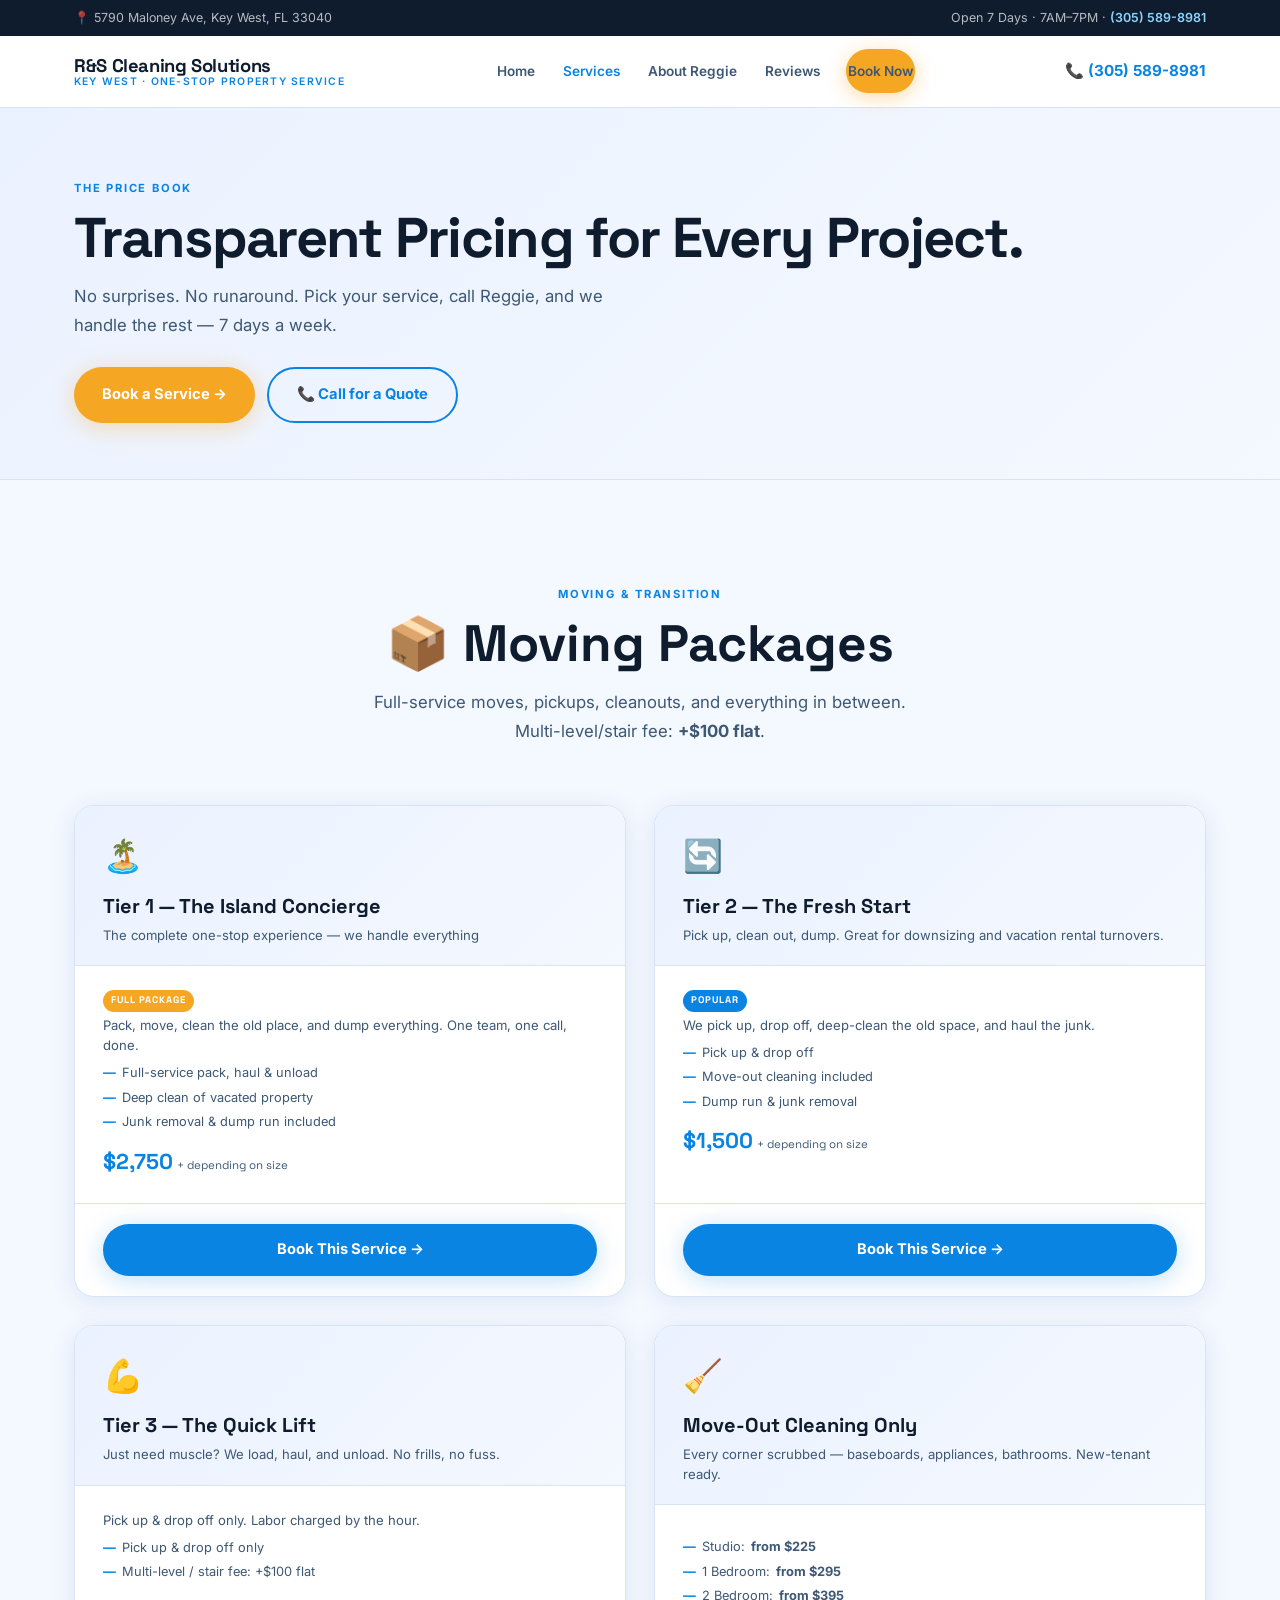
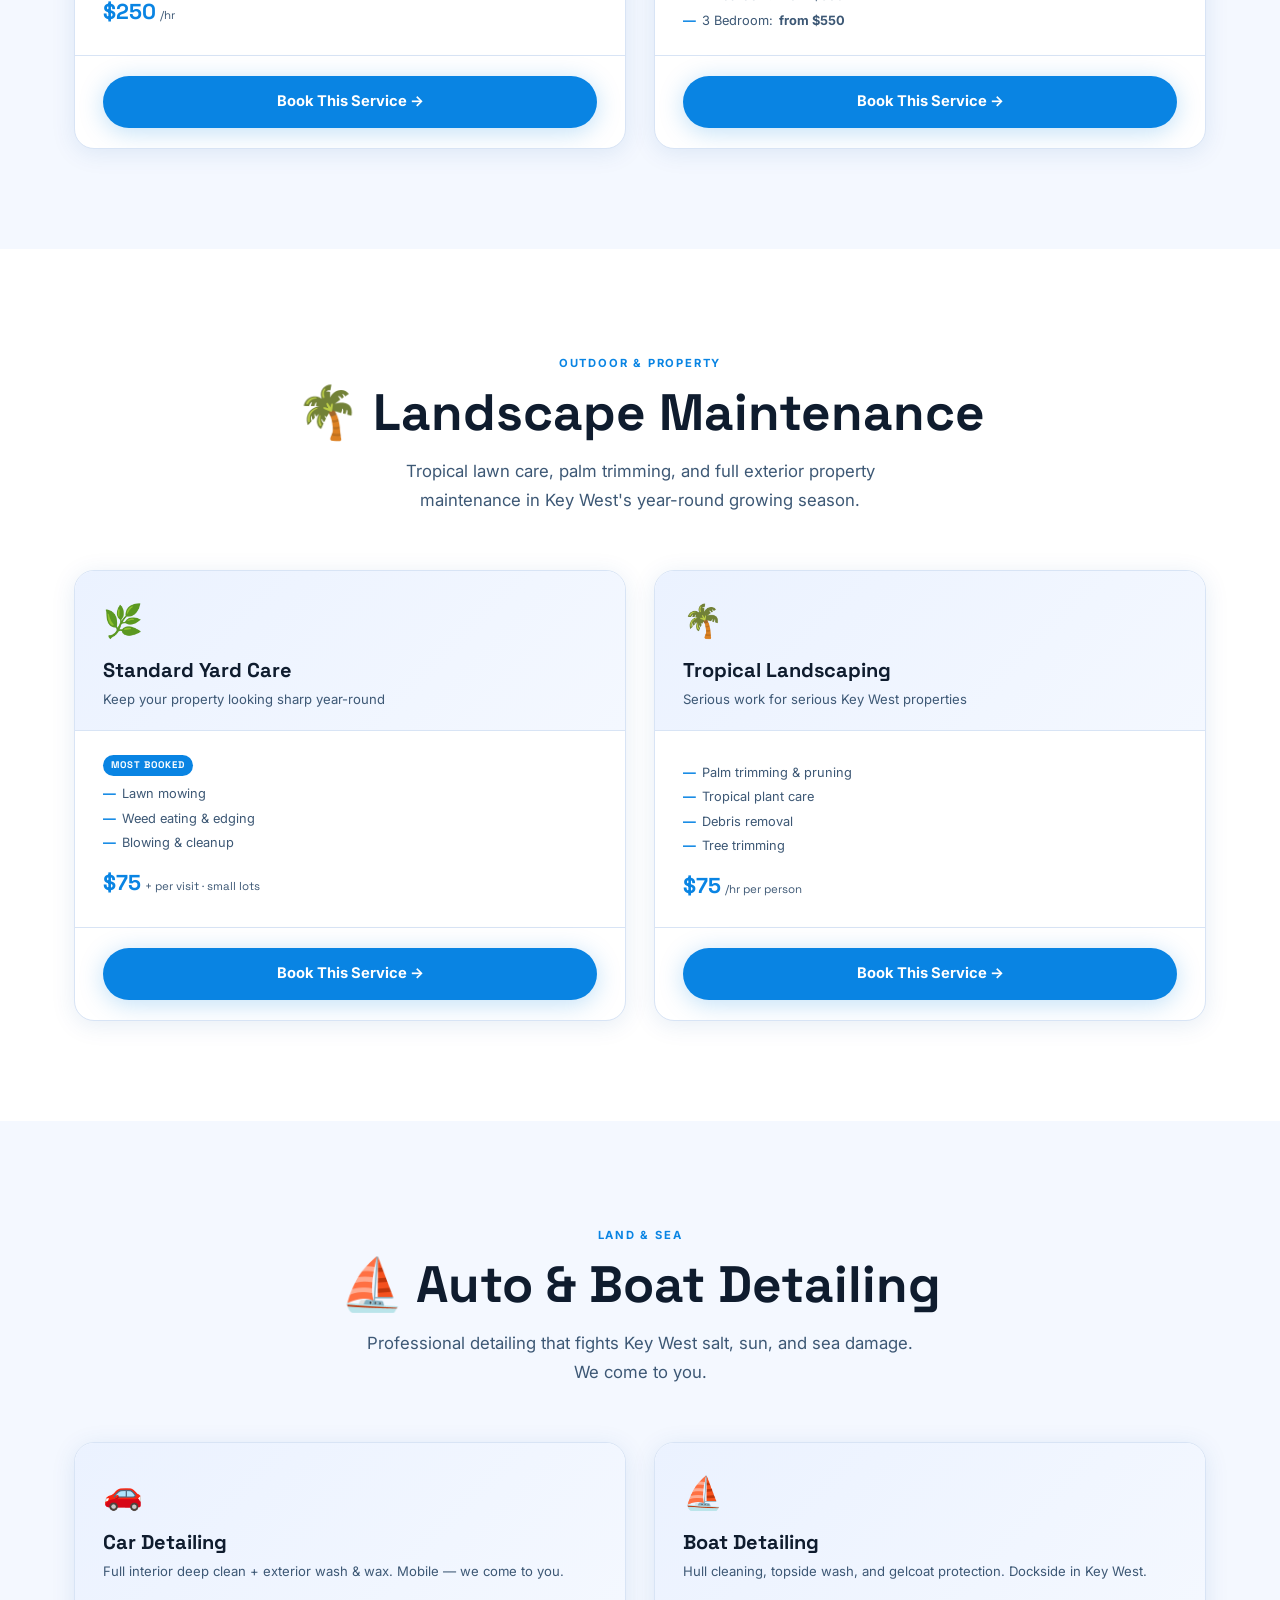
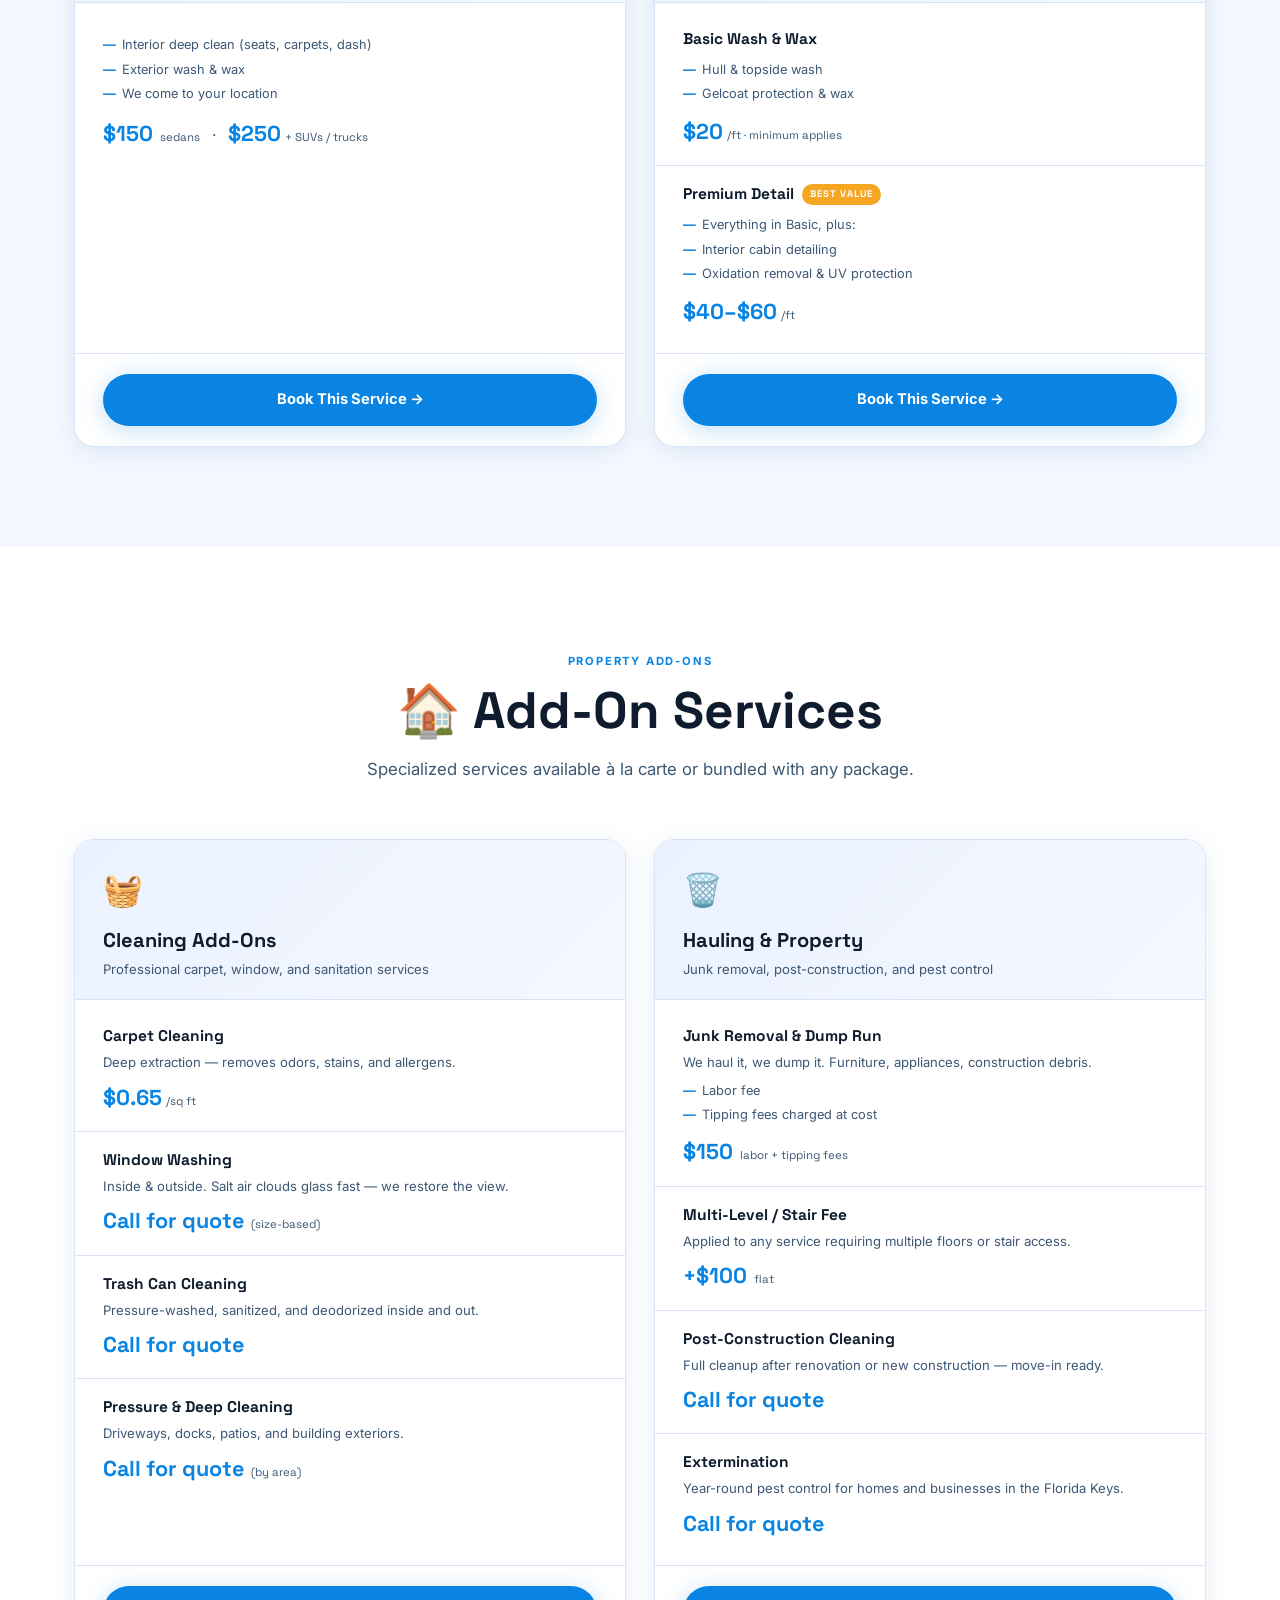
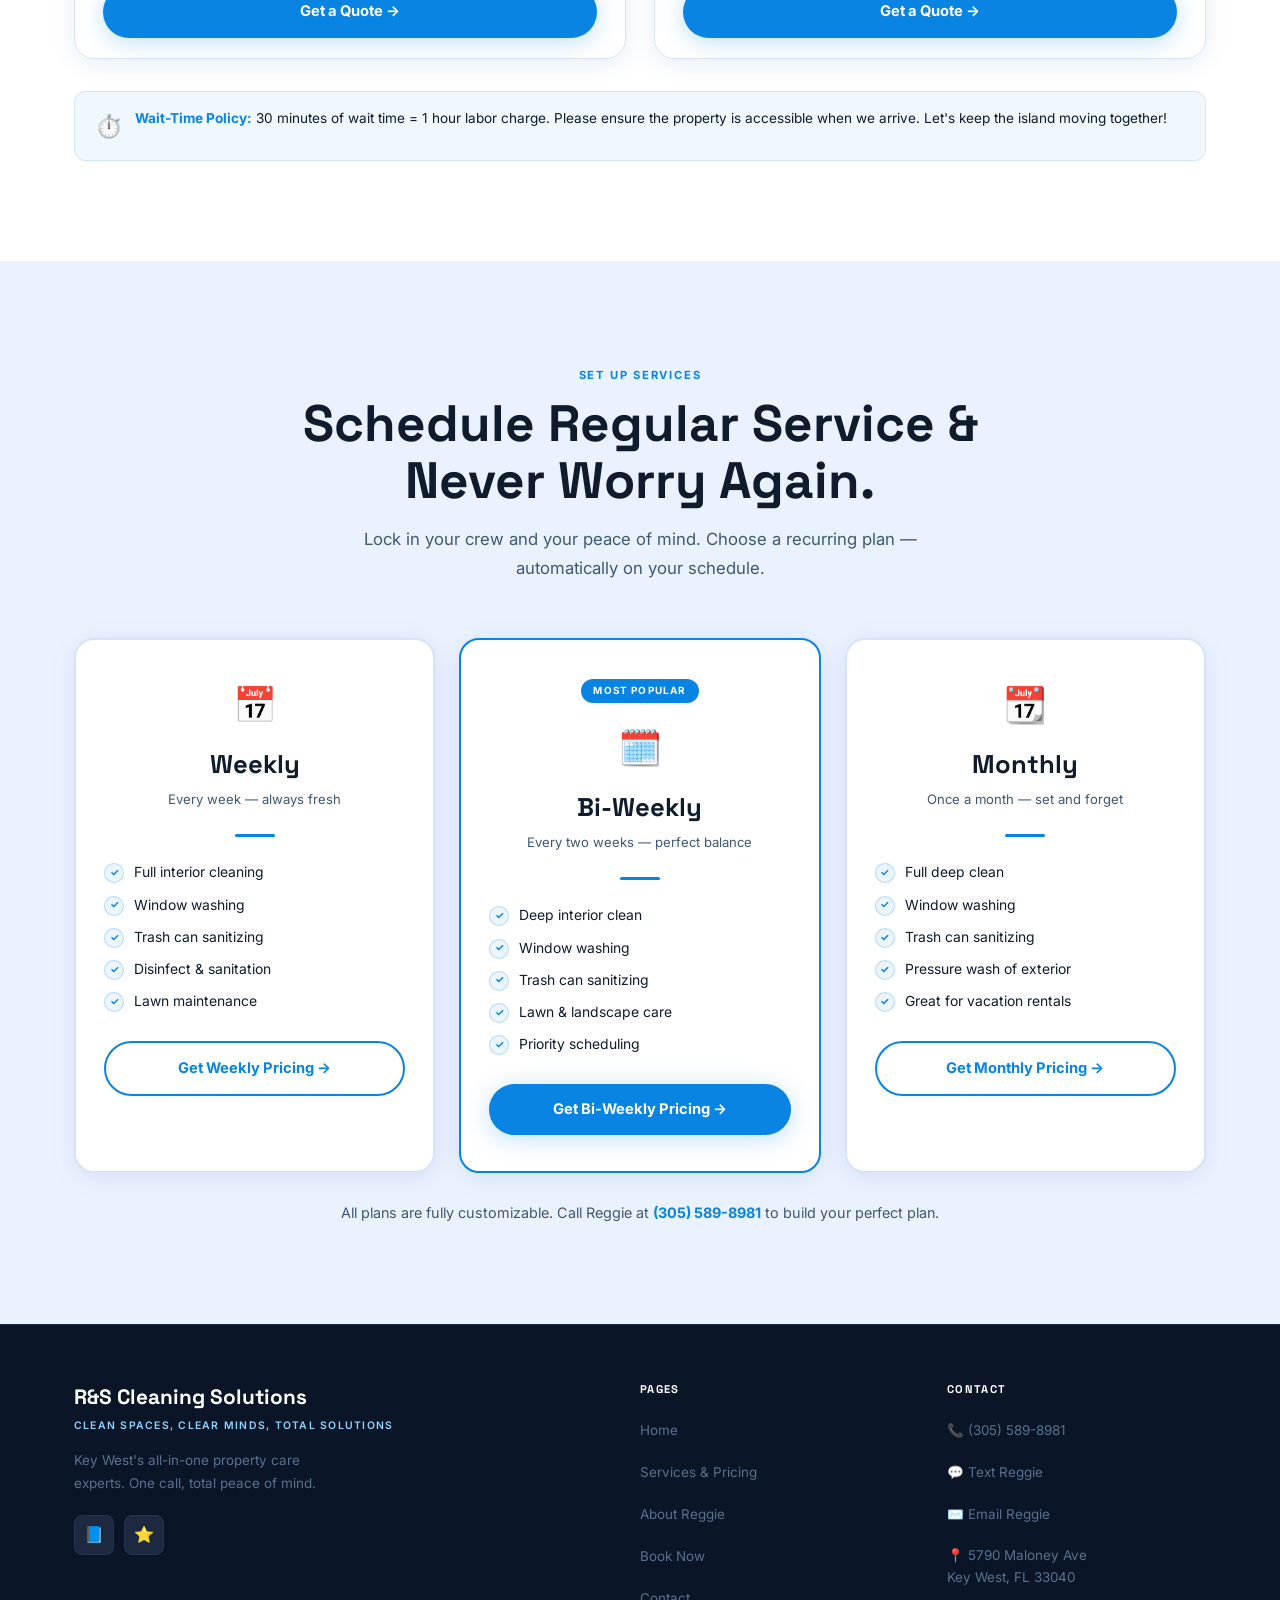
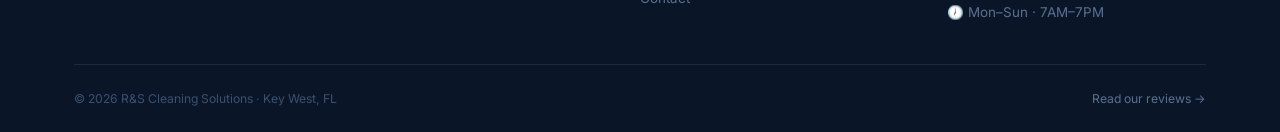
==== commit 0a7365ba: "Update pricing to match Reggie's confirmed rates - Tier 1 Island Concierge: $1,750 → $2,750+ - Tier " ====
--- a/services.html
+++ b/services.html
@@ -78,7 +78,7 @@
               <div class="p-tier__item">Deep clean of vacated property</div>
               <div class="p-tier__item">Junk removal &amp; dump run included</div>
             </div>
-            <div style="margin-top:12px"><span class="p-tier__price">$1,750<span class="p-tier__price-note">+ depending on size</span></span></div>
+            <div style="margin-top:12px"><span class="p-tier__price">$2,750<span class="p-tier__price-note">+ depending on size</span></span></div>
           </div>
         </div>
         <div class="p-card__cta"><a href="book.html?service=concierge" class="btn btn--accent btn--wide">Book This Service →</a></div>
@@ -98,7 +98,7 @@
               <div class="p-tier__item">Move-out cleaning included</div>
               <div class="p-tier__item">Dump run &amp; junk removal</div>
             </div>
-            <div style="margin-top:12px"><span class="p-tier__price">$1,200<span class="p-tier__price-note">+ depending on size</span></span></div>
+            <div style="margin-top:12px"><span class="p-tier__price">$1,500<span class="p-tier__price-note">+ depending on size</span></span></div>
           </div>
         </div>
         <div class="p-card__cta"><a href="book.html?service=fresh-start" class="btn btn--accent btn--wide">Book This Service →</a></div>
@@ -116,7 +116,7 @@
               <div class="p-tier__item">Pick up &amp; drop off only</div>
               <div class="p-tier__item">Multi-level / stair fee: +$100 flat</div>
             </div>
-            <div style="margin-top:12px"><span class="p-tier__price">$225<span class="p-tier__price-note">/hr</span></span></div>
+            <div style="margin-top:12px"><span class="p-tier__price">$250<span class="p-tier__price-note">/hr</span></span></div>
           </div>
         </div>
         <div class="p-card__cta"><a href="book.html?service=quick-lift" class="btn btn--accent btn--wide">Book This Service →</a></div>
@@ -185,7 +185,7 @@
               <div class="p-tier__item">Debris removal</div>
               <div class="p-tier__item">Tree trimming</div>
             </div>
-            <div style="margin-top:12px"><span class="p-tier__price">$65<span class="p-tier__price-note">/hr per person</span></span></div>
+            <div style="margin-top:12px"><span class="p-tier__price">$75<span class="p-tier__price-note">/hr per person</span></span></div>
           </div>
         </div>
         <div class="p-card__cta"><a href="book.html?service=tropical-landscape" class="btn btn--accent btn--wide">Book This Service →</a></div>
@@ -275,7 +275,7 @@
           <div class="p-tier">
             <div class="p-tier__name">Carpet Cleaning</div>
             <div class="p-tier__desc">Deep extraction — removes odors, stains, and allergens.</div>
-            <div style="margin-top:8px"><span class="p-tier__price">$0.50<span class="p-tier__price-note">/sq ft</span></span></div>
+            <div style="margin-top:8px"><span class="p-tier__price">$0.65<span class="p-tier__price-note">/sq ft</span></span></div>
           </div>
           <div class="p-tier">
             <div class="p-tier__name">Window Washing</div>
